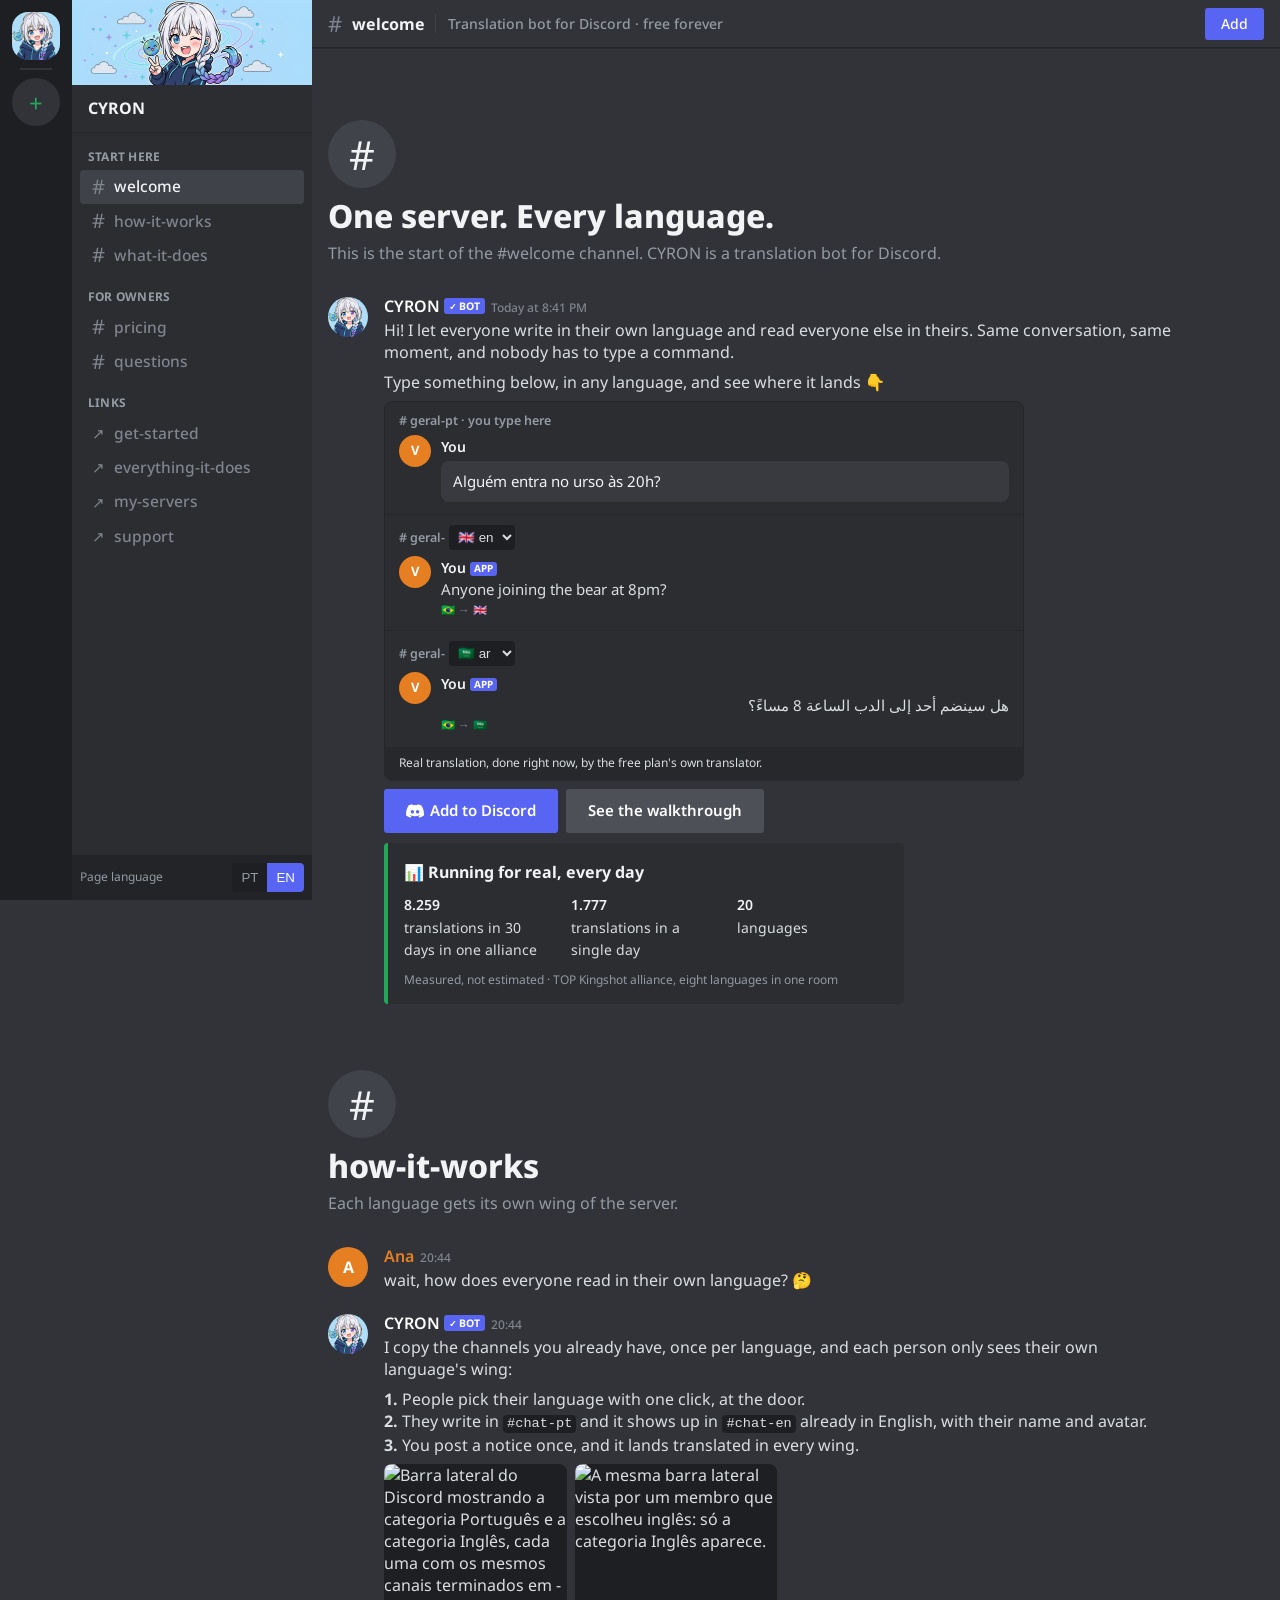
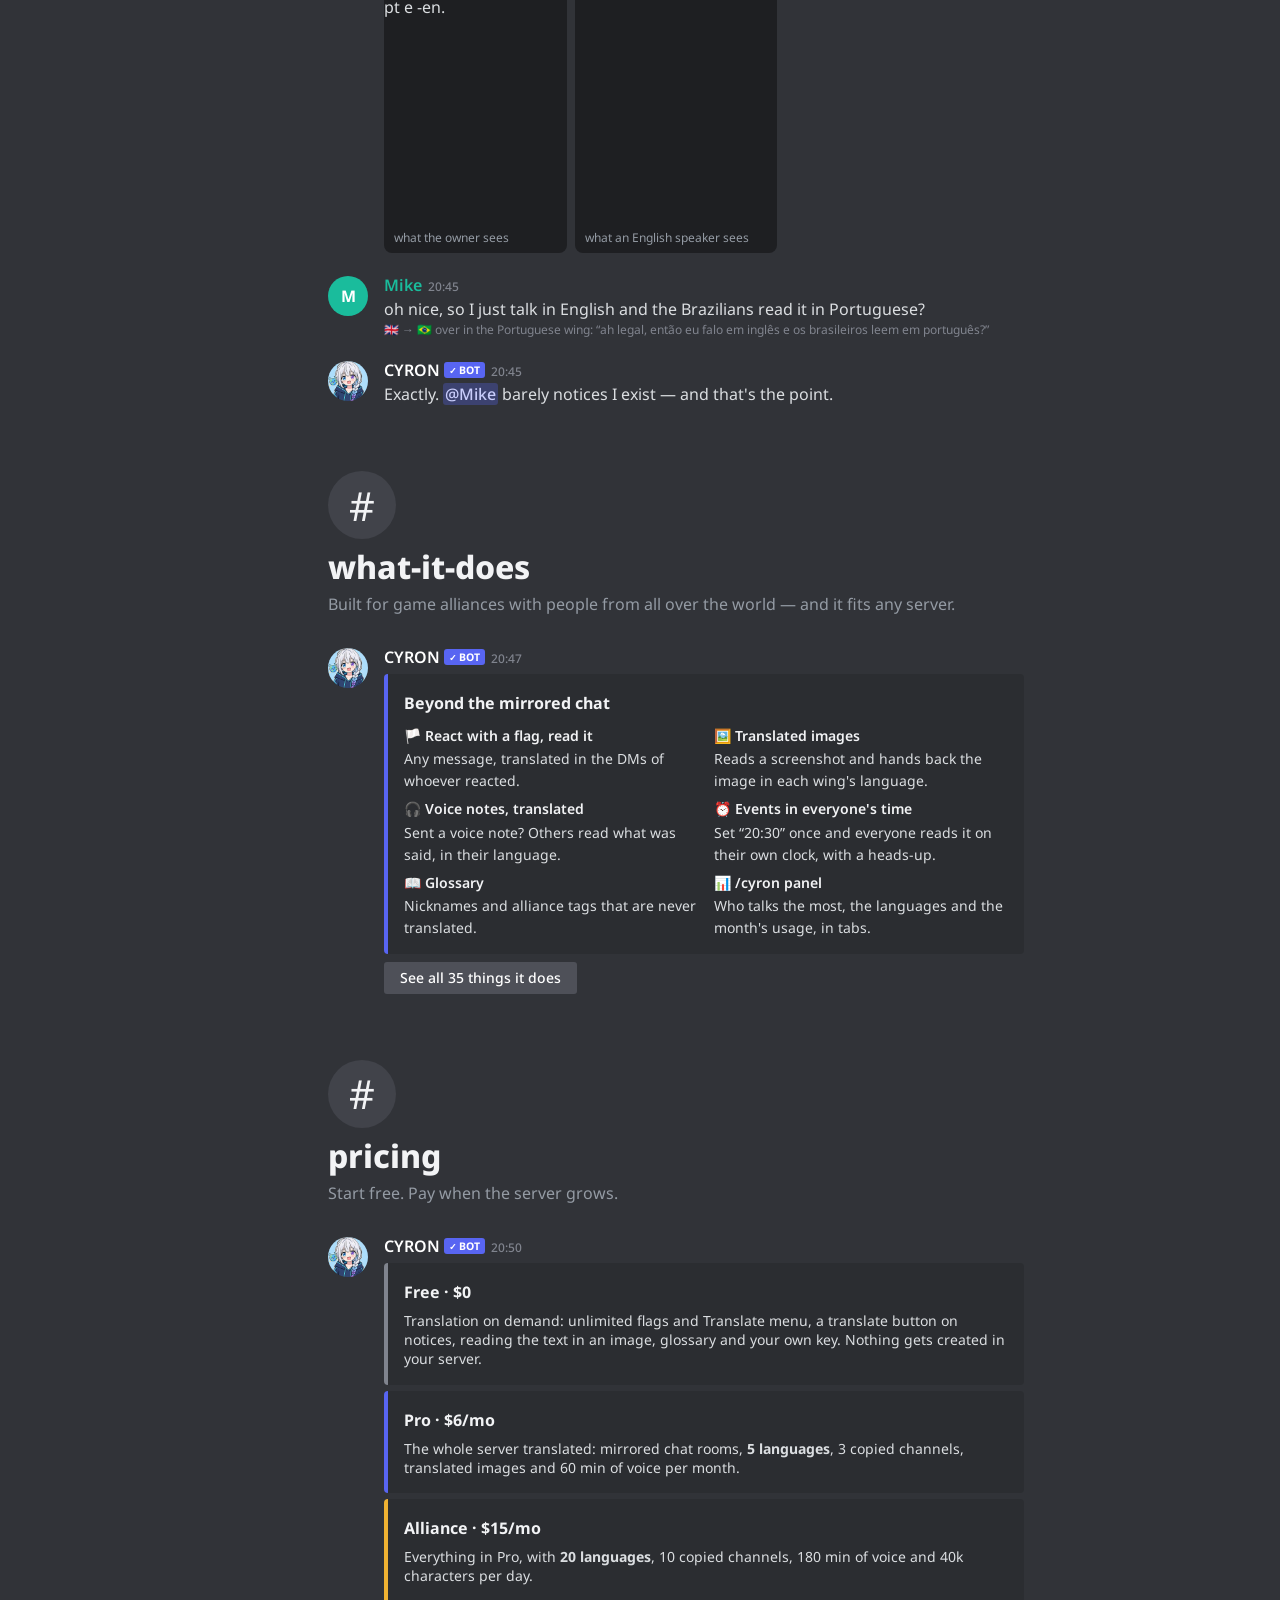
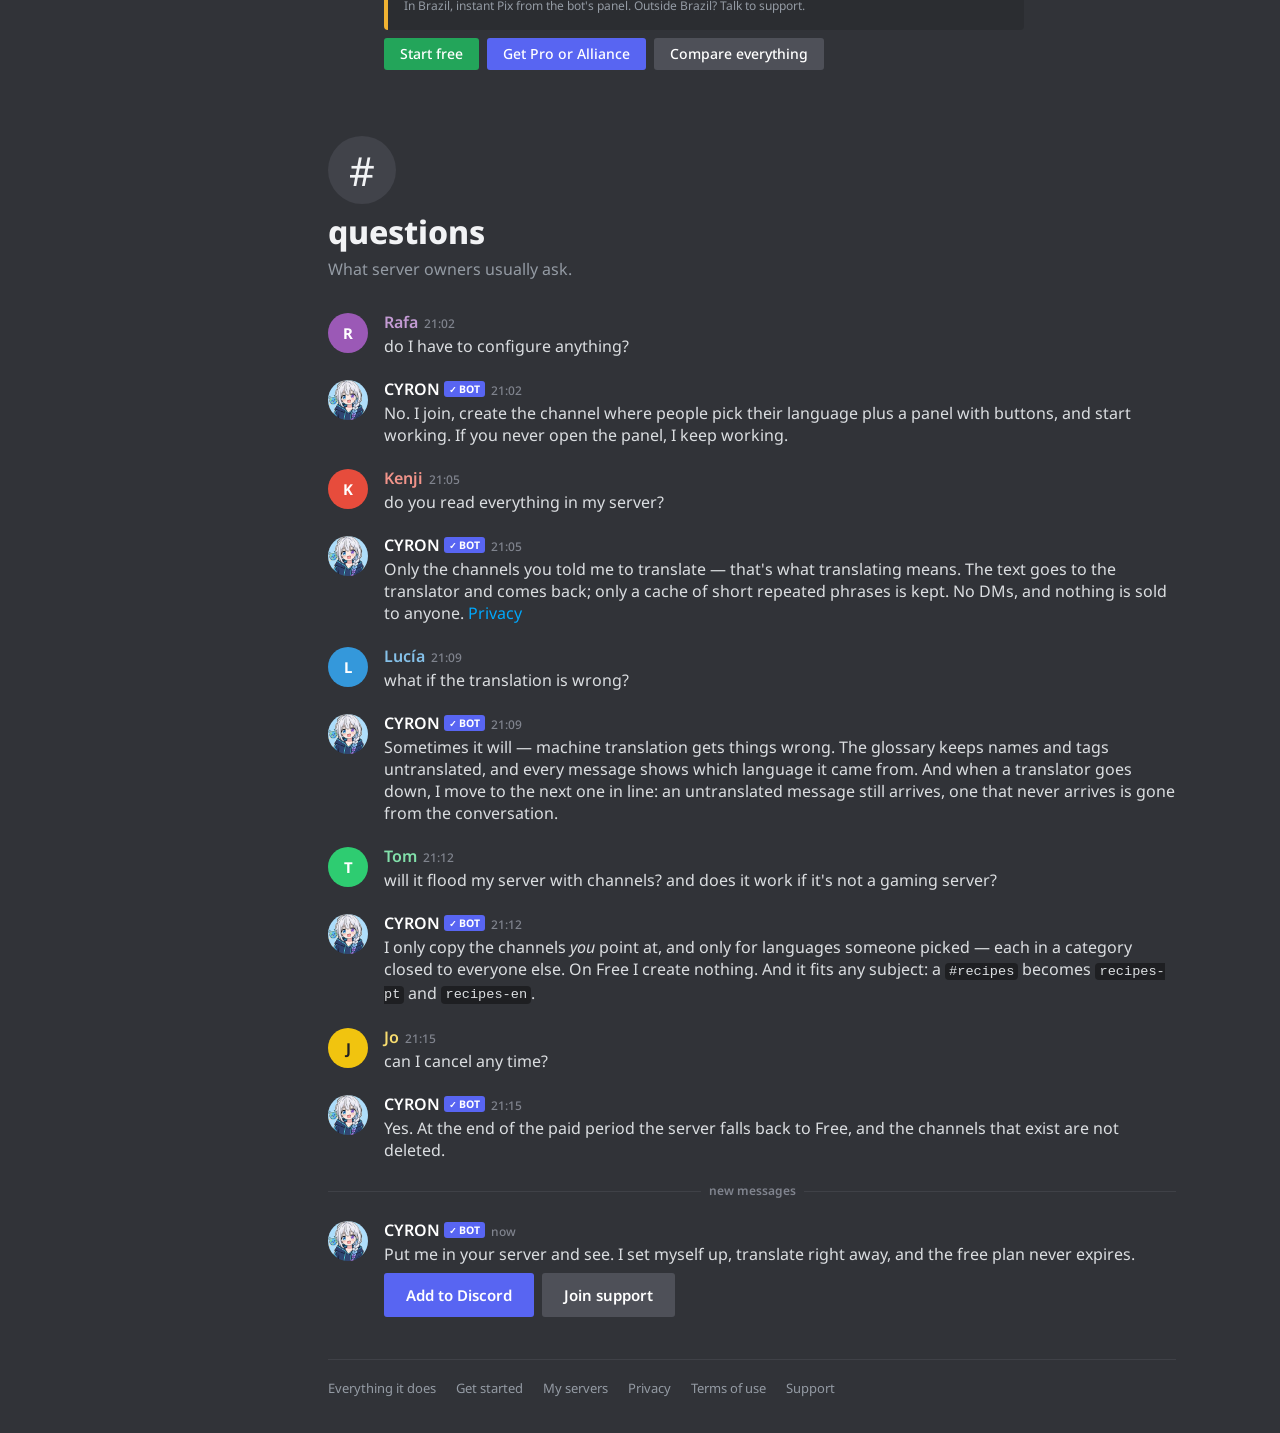
==== cyron/index.html @ f076860c "Site: a CYRON de corpo inteiro no #boas-vindas Em tela larga (>= 1300px) ela aparece ao lado da prim" ====
<!doctype html>
<html lang="pt-BR">
<head>
<script>/* endereço antigo → hicyron.github.io (mesma página, mesmos parâmetros) */
if (location.hostname === "portal-alianca.github.io") location.replace("https://hicyron.github.io" + location.pathname.replace(/^\/cyron/, "") + location.search + location.hash);
</script>
<meta charset="utf-8">
<meta name="viewport" content="width=device-width, initial-scale=1">
<title>CYRON — um servidor, todas as línguas</title>
<meta name="description" content="Bot de tradução para Discord. Cada pessoa escreve na língua dela e lê todo mundo na dela — sem comando nenhum. Grátis para sempre.">
<meta property="og:title" content="CYRON — um servidor, todas as línguas">
<meta property="og:description" content="Bot de tradução para Discord. Cada pessoa escreve na língua dela e lê todo mundo na dela — sem comando nenhum.">
<meta property="og:type" content="website">
<meta name="theme-color" content="#1E1F22">
<link rel="icon" href="./img/cyron.png">
<meta property="og:image" content="https://hicyron.github.io/img/cyron-og.jpg">
<link rel="preconnect" href="https://fonts.googleapis.com">
<link rel="preconnect" href="https://fonts.gstatic.com" crossorigin>
<link href="https://fonts.googleapis.com/css2?family=Noto+Sans:wght@400;500;600;700;800&display=swap" rel="stylesheet">
<style>
/* A página é um servidor do Discord, e não uma página de produto.

   O formato de sempre (selo, título gigante, dois botões, faixa de números,
   grade de cartões, plano "mais escolhido") é o molde de todo site feito em
   série, e quem chega reconhece o molde antes de ler a primeira frase. O
   CYRON vive dentro do Discord: mostrar o produto onde ele mora é a forma
   que nenhum outro site tem. Os canais da lateral são o menu, o bot se
   apresenta em mensagens, os planos são cartões como os que o bot manda de
   verdade, e as perguntas são gente perguntando no chat.

   As cores são as do próprio Discord escuro, para que a pessoa que instala
   reconheça a mesma tela no servidor dela. */
:root{
  --fundo:#313338; --lateral:#2B2D31; --servidores:#1E1F22; --embed:#2B2D31; --campo:#383A40;
  --hover:rgba(78,80,88,.3); --borda:#3F4147; --linha:#26272B;
  --texto:#DBDEE1; --forte:#F2F3F5; --fraco:#949BA4; --fraquinho:#80848E;
  --blurple:#5865F2; --link:#00A8FC; --verde:#23A55A; --amarelo:#F0B232; --rosa:#EB459E;
  --ambar:#5865F2; --ambar-claro:#00A8FC;
}
*{box-sizing:border-box}
html{scroll-behavior:smooth; scroll-padding-top:56px}
body{margin:0; background:var(--fundo); color:var(--texto);
  font:16px/1.375 "Noto Sans","gg sans",-apple-system,BlinkMacSystemFont,"Segoe UI",Roboto,Helvetica,Arial,sans-serif;
  -webkit-font-smoothing:antialiased}
a{color:var(--link); text-decoration:none}
a:hover{text-decoration:underline}
h1,h2,h3{margin:0}
code{font-family:Consolas,"Andale Mono WT","Andale Mono",ui-monospace,monospace; font-size:.85em; background:var(--servidores); padding:.1em .3em; border-radius:4px; color:var(--texto)}

/* ---------- a casca: barra de servidores, lateral de canais, conversa ---------- */
.app{display:grid; grid-template-columns:72px 240px minmax(0,1fr); min-height:100vh}
.servidores{background:var(--servidores); padding:12px 0; display:flex; flex-direction:column; align-items:center; gap:8px; position:sticky; top:0; height:100vh}
.servidores a{width:48px; height:48px; border-radius:16px; display:grid; place-items:center; font-weight:700; color:#fff; font-size:15px}
.servidores a:hover{text-decoration:none; border-radius:14px}
.servidores .eu{overflow:hidden}
.servidores .eu img{width:48px; height:48px; display:block}
img.av{object-fit:cover; background:#000}
.servidores .outro{background:var(--fundo); color:var(--verde); font-size:24px; font-weight:400; border-radius:50%}
.servidores .outro:hover{background:var(--verde); color:#fff; border-radius:16px}
.servidores hr{width:32px; border:0; border-top:2px solid var(--fundo); margin:0}

.lateral{background:var(--lateral); position:sticky; top:0; height:100vh; display:flex; flex-direction:column}
.lateral .banner{display:block; width:100%; height:auto; aspect-ratio:17/6; object-fit:cover}
.lateral .banner + header{box-shadow:none}
.banner-cel{display:none; width:100%; height:auto; aspect-ratio:17/6; object-fit:cover; border-radius:8px; margin-bottom:16px}
.lateral header{height:48px; padding:0 16px; display:flex; align-items:center; font-weight:700; color:var(--forte); border-bottom:1px solid var(--linha); box-shadow:0 1px 0 rgba(0,0,0,.2)}
.canais{padding:12px 8px; overflow-y:auto; flex:1}
.categoria{font-size:12px; font-weight:700; letter-spacing:.02em; text-transform:uppercase; color:var(--fraco); padding:16px 8px 4px}
.categoria:first-child{padding-top:4px}
.canal{display:flex; align-items:center; gap:6px; padding:6px 8px; margin:1px 0; border-radius:4px; color:var(--fraquinho); font-weight:500; font-size:15.5px}
.canal::before{content:"#"; font-size:20px; line-height:1; font-weight:400; color:var(--fraquinho); width:20px; text-align:center}
.canal:hover{background:var(--hover); color:var(--texto); text-decoration:none}
.canal.ativo{background:rgba(78,80,88,.6); color:var(--forte)}
.canal.fora::before{content:"↗"; font-size:15px}
.voce{background:#232428; padding:8px; display:flex; align-items:center; gap:8px}
.voce .idioma{margin-left:auto}
.idioma{display:flex; background:var(--servidores); border-radius:4px; overflow:hidden; flex:0 0 auto}
.idioma button{background:none; border:0; color:var(--fraco); font:700 12px/1 inherit; padding:7px 9px; cursor:pointer}
.idioma button[aria-pressed="true"]{background:var(--blurple); color:#fff}
.voce small{font-size:12px; color:var(--fraco)}

.conversa{min-width:0}
.topo-canal{position:sticky; top:0; z-index:20; height:48px; display:flex; align-items:center; gap:10px; padding:0 16px; background:var(--fundo);
  border-bottom:1px solid var(--linha); box-shadow:0 1px 0 rgba(0,0,0,.15); color:var(--forte); font-weight:700}
.topo-canal .hash{color:var(--fraquinho); font-size:22px; font-weight:400}
.topo-canal .tema{color:var(--fraco); font-weight:500; font-size:14px; border-left:1px solid var(--borda); padding-left:12px; white-space:nowrap; overflow:hidden; text-overflow:ellipsis}
.topo-canal .bt{margin-left:auto}
.topo-canal .idioma{display:none}

.mensagens{max-width:880px; padding:8px 0 40px}

/* ---------- uma seção é um canal: o começo do canal e as mensagens ---------- */
.inicio-canal{padding:56px 16px 12px; margin-top:8px}
.inicio-canal .grande-hash{width:68px; height:68px; border-radius:50%; background:#41434A; display:grid; place-items:center; font-size:40px; color:var(--forte); margin-bottom:8px}
.inicio-canal h1,.inicio-canal h2{font-size:32px; font-weight:800; color:var(--forte); line-height:1.25}
.inicio-canal p{color:var(--fraco); margin:6px 0 0}
/* A CYRON de corpo inteiro, ao lado da primeira mensagem: só em tela larga.
   O texto e a demo ao lado dela ganham uma margem à direita para não
   passarem por baixo da figura. */
.mascote{display:none}
@media (min-width:1300px){
  #boas-vindas{position:relative; padding-right:260px}
  #boas-vindas + .msg{padding-right:260px}
  .mascote{display:block; position:absolute; right:24px; top:20px; width:auto; height:420px; pointer-events:none; filter:drop-shadow(0 10px 24px rgba(0,0,0,.35)); z-index:1}
}
.divisa{display:flex; align-items:center; gap:8px; margin:20px 16px 8px; color:var(--fraquinho); font-size:12px; font-weight:600}
.divisa::before,.divisa::after{content:""; flex:1; border-top:1px solid var(--borda)}

.msg{display:grid; grid-template-columns:40px minmax(0,1fr); gap:0 16px; padding:2px 16px; margin-top:17px}
.msg:hover{background:rgba(2,2,2,.06)}
.msg.cont{margin-top:0}
.msg.cont .av{visibility:hidden; height:0}
.av{width:40px; height:40px; border-radius:50%; display:grid; place-items:center; font-weight:700; color:#fff; font-size:16px; margin-top:2px}
.av.bot{background:var(--blurple)}
.nome{font-weight:600; color:var(--forte)}
.nome.bot-nome{color:#fff}
.tag{display:inline-block; background:var(--blurple); color:#fff; font-size:10.5px; font-weight:700; padding:1px 5px 0; border-radius:3px; vertical-align:2px; margin-left:4px; line-height:15px}
.tag::before{content:"✓ "; font-size:9px}
.hora{font-size:12px; color:var(--fraquinho); margin-left:6px; font-weight:500}
.msg p{margin:2px 0 0; color:var(--texto)}
.msg p + p{margin-top:8px}
.selo{font-size:12px; color:var(--fraquinho); margin-top:2px}
.mencao{background:rgba(88,101,242,.3); color:#C9CDFB; border-radius:3px; padding:0 2px; font-weight:500}
.citar{border-left:4px solid var(--borda); padding-left:12px; margin-top:4px}

/* o cartão (embed), igual aos que o bot manda */
.embed{margin-top:6px; max-width:520px; background:var(--embed); border-left:4px solid var(--blurple); border-radius:4px; padding:12px 16px 16px}
.embed.largo{max-width:640px}
.embed .e-autor{font-size:14px; font-weight:600; color:var(--forte); display:flex; align-items:center; gap:8px}
.embed .e-titulo{font-size:16px; font-weight:700; color:var(--forte); margin-top:6px}
.embed .e-texto{font-size:14px; margin-top:8px; color:var(--texto)}
.embed .e-texto p{margin:0}
.embed .e-texto p + p{margin-top:8px}
.campos{display:grid; grid-template-columns:repeat(3,minmax(0,1fr)); gap:8px 16px; margin-top:12px}
.campos.dois{grid-template-columns:repeat(2,minmax(0,1fr))}
.campo b{display:block; font-size:14px; font-weight:600; color:var(--forte); margin-bottom:2px}
.campo span{font-size:14px}
.e-rodape{font-size:12px; color:var(--fraco); margin-top:12px}
.embed.verde{border-color:var(--verde)}
.embed.amarelo{border-color:var(--amarelo)}

/* os botões do Discord */
.botoes{display:flex; flex-wrap:wrap; gap:8px; margin-top:8px}
.bt{display:inline-flex; align-items:center; gap:6px; height:32px; padding:0 16px; border-radius:3px; font-size:14px; font-weight:500; color:#fff; background:#4E5058; white-space:nowrap; border:0; cursor:pointer}
.bt:hover{text-decoration:none; background:#6D6F78}
.bt-1{background:var(--blurple)}
.bt-1:hover{background:#4752C4}
.bt-verde{background:var(--verde)}
.bt-verde:hover{background:#1A8346}
.bt.grande{height:44px; padding:0 22px; font-size:15px; font-weight:600}
.bt svg{width:18px; height:18px}

/* anexo de imagem */
.anexos{display:flex; gap:8px; margin-top:8px; flex-wrap:wrap}
.anexos figure{margin:0; border-radius:8px; overflow:hidden; max-width:260px; background:var(--servidores)}
.anexos img{display:block; width:100%; height:360px; object-fit:cover; object-position:top}
.anexos figcaption{font-size:12px; color:var(--fraco); padding:6px 10px}

/* ---------- a demonstração ---------- */
.demo{margin-top:8px; max-width:640px; background:var(--lateral); border-radius:8px; overflow:hidden; border:1px solid var(--linha)}
.demo .sala{padding:10px 14px 12px}
.demo .sala + .sala{border-top:1px solid var(--linha)}
.demo .cab{font-size:12.5px; color:var(--fraco); font-weight:600; display:flex; align-items:center; gap:4px; margin-bottom:6px}
.demo .fala{display:grid; grid-template-columns:32px minmax(0,1fr); gap:10px}
.demo .bola{width:32px; height:32px; border-radius:50%; background:#E67E22; display:grid; place-items:center; color:#fff; font-weight:700; font-size:13px}
.demo .fala b{font-size:14px; color:var(--forte); font-weight:600}
.demo .fala b small{display:inline-block; background:var(--blurple); color:#fff; font-size:10px; padding:0 4px; border-radius:3px; margin-left:4px; vertical-align:1px; font-weight:700}
.demo [data-texto]{margin:1px 0 0; font-size:15px}
.carimbo{font-size:11.5px; color:var(--fraquinho); margin-top:2px; min-height:1em}
.esperando{opacity:.45; transition:opacity .2s}
.digitar{display:block; width:100%; margin-top:4px; background:var(--campo); border:0; border-radius:8px; color:var(--forte); font:inherit; font-size:15px; line-height:1.4; padding:10px 12px; resize:none; overflow:hidden; outline:none}
.digitar:focus{box-shadow:0 0 0 2px var(--blurple)}
.lingua-alvo{background:var(--servidores); color:var(--texto); border:0; border-radius:4px; font:600 12px/1 inherit; padding:4px 5px; cursor:pointer}
.dica-demo{font-size:12px; color:var(--fraquinho); padding:8px 14px; background:rgba(0,0,0,.12); margin:0}

/* ---------- perguntas ---------- */
.pergunta .av{font-size:15px}

/* ---------- rodapé ---------- */
.rodape{margin:40px 16px 0; padding-top:20px; border-top:1px solid var(--borda); display:flex; flex-wrap:wrap; gap:8px 20px; font-size:13px}
.rodape a{color:var(--fraco)}

/* ---------- telefone: o Discord do celular ---------- */
@media (max-width:900px){
  .app{grid-template-columns:minmax(0,1fr)}
  .servidores,.lateral{display:none}
  .topo-canal{padding:0 12px}
  .topo-canal .tema{display:none}
  .topo-canal .idioma{display:flex; margin-left:auto}
  .topo-canal .bt{margin-left:8px}
  .faixa-canais{display:flex !important}
  .campos{grid-template-columns:1fr 1fr}
  .anexos figure{max-width:calc(50% - 4px)}
  .anexos img{height:260px}
  .inicio-canal{padding-top:36px}
  .banner-cel{display:block}
  .inicio-canal h1,.inicio-canal h2{font-size:26px}
  .msg{padding:2px 12px; gap:0 12px}
}
.faixa-canais{display:none; position:sticky; top:48px; z-index:19; background:var(--lateral); gap:4px; padding:6px 10px; overflow-x:auto; scrollbar-width:none; border-bottom:1px solid var(--linha)}
.faixa-canais::-webkit-scrollbar{display:none}
.faixa-canais a{flex:0 0 auto; color:var(--fraco); font-size:13.5px; font-weight:500; padding:5px 10px; border-radius:4px; background:var(--fundo)}
.faixa-canais a:hover{text-decoration:none; color:var(--forte)}

/* As duas línguas já estão na página; a troca é só CSS. */
[data-en]{display:none}
html[lang="en"] [data-pt]{display:none}
html[lang="en"] [data-en]{display:revert}
</style>
</head>
<body>

<div class="app">

<nav class="servidores" aria-label="Servidores">
  <a class="eu" href="./" title="CYRON"><img src="./img/cyron.png" alt="CYRON" width="48" height="48"></a>
  <hr>
  <a class="outro convite" href="#" title="Adicionar ao Discord / Add to Discord">+</a>
</nav>

<aside class="lateral">
  <img class="banner" src="./img/banner.jpg" alt="" width="240" height="85">
  <header>CYRON</header>
  <nav class="canais" aria-label="Canais / Channels">
    <div class="categoria"><span data-pt>Comece aqui</span><span data-en>Start here</span></div>
    <a class="canal ativo" href="#boas-vindas"><span data-pt>boas-vindas</span><span data-en>welcome</span></a>
    <a class="canal" href="#funciona"><span data-pt>como-funciona</span><span data-en>how-it-works</span></a>
    <a class="canal" href="#recursos"><span data-pt>o-que-ela-faz</span><span data-en>what-it-does</span></a>
    <div class="categoria"><span data-pt>Para o dono</span><span data-en>For owners</span></div>
    <a class="canal" href="#planos"><span data-pt>planos</span><span data-en>pricing</span></a>
    <a class="canal" href="#perguntas"><span data-pt>perguntas</span><span data-en>questions</span></a>
    <div class="categoria"><span data-pt>Links</span><span data-en>Links</span></div>
    <a class="canal fora" href="./passos.html"><span data-pt>primeiros-passos</span><span data-en>get-started</span></a>
    <a class="canal fora" href="./recursos.html"><span data-pt>tudo-que-ela-faz</span><span data-en>everything-it-does</span></a>
    <a class="canal fora" href="./painel.html"><span data-pt>meus-servidores</span><span data-en>my-servers</span></a>
    <a class="canal fora" href="https://discord.gg/yDwePceB38" rel="noopener"><span data-pt>suporte</span><span data-en>support</span></a>
  </nav>
  <div class="voce">
    <small><span data-pt>Idioma da página</span><span data-en>Page language</span></small>
    <div class="idioma" role="group" aria-label="Idioma / Language">
      <button type="button" data-troca="pt" aria-pressed="true">PT</button>
      <button type="button" data-troca="en" aria-pressed="false">EN</button>
    </div>
  </div>
</aside>

<main class="conversa">
  <div class="topo-canal">
    <span class="hash">#</span><span id="canal-atual"><span data-pt>boas-vindas</span><span data-en>welcome</span></span>
    <span class="tema"><span data-pt>Bot de tradução para Discord · grátis para sempre</span><span data-en>Translation bot for Discord · free forever</span></span>
    <div class="idioma" role="group" aria-label="Idioma / Language">
      <button type="button" data-troca="pt" aria-pressed="true">PT</button>
      <button type="button" data-troca="en" aria-pressed="false">EN</button>
    </div>
    <a class="bt bt-1 convite" href="#"><span data-pt>Adicionar</span><span data-en>Add</span></a>
  </div>
  <nav class="faixa-canais" aria-label="Canais / Channels">
    <a href="#funciona"># <span data-pt>como-funciona</span><span data-en>how-it-works</span></a>
    <a href="#recursos"># <span data-pt>o-que-ela-faz</span><span data-en>what-it-does</span></a>
    <a href="#planos"># <span data-pt>planos</span><span data-en>pricing</span></a>
    <a href="#perguntas"># <span data-pt>perguntas</span><span data-en>questions</span></a>
    <a href="./passos.html">↗ <span data-pt>primeiros-passos</span><span data-en>get-started</span></a>
    <a href="./painel.html">↗ <span data-pt>meus-servidores</span><span data-en>my-servers</span></a>
  </nav>

  <div class="mensagens">

  <!-- ======================= BOAS-VINDAS ======================= -->
  <div id="boas-vindas" class="inicio-canal">
    <img class="banner-cel" src="./img/banner.jpg" alt="" width="960" height="339">
    <img class="mascote" src="./img/cyron-corpo.webp" alt="A CYRON acenando, com o planetinha ao lado" width="420" height="847">
    <div class="grande-hash">#</div>
    <h1><span data-pt>Um servidor. Todas as línguas.</span><span data-en>One server. Every language.</span></h1>
    <p><span data-pt>Este é o começo do canal #boas-vindas. A CYRON é um bot de tradução para Discord.</span><span data-en>This is the start of the #welcome channel. CYRON is a translation bot for Discord.</span></p>
  </div>

  <div class="msg">
    <img class="av bot" src="./img/cyron.png" alt="" width="40" height="40">
    <div>
      <span class="nome bot-nome">CYRON</span><span class="tag">BOT</span><span class="hora"><span data-pt>Hoje às 20:41</span><span data-en>Today at 8:41 PM</span></span>
      <p><span data-pt>Oi! Eu deixo cada pessoa escrever na língua dela e ler todo mundo na dela. A mesma conversa, ao mesmo tempo, e ninguém precisa digitar comando nenhum.</span><span data-en>Hi! I let everyone write in their own language and read everyone else in theirs. Same conversation, same moment, and nobody has to type a command.</span></p>
      <p><span data-pt>Escreve alguma coisa aí embaixo, em qualquer língua, e olha onde ela chega 👇</span><span data-en>Type something below, in any language, and see where it lands 👇</span></p>

      <div class="demo">
        <div class="salas" id="demo">
          <div class="sala viva">
            <div class="cab"># geral-pt · <span data-pt>você escreve aqui</span><span data-en>you type here</span></div>
            <div class="fala">
              <div class="bola">V</div>
              <div>
                <b><span data-pt>Você</span><span data-en>You</span></b>
                <!-- rows=1 e o próprio JS crescendo a caixa: textarea de altura fixa
                     ou corta a frase ou deixa um buraco embaixo das outras duas. -->
                <textarea class="digitar" id="demo-fonte" rows="1" maxlength="200" spellcheck="false"
                  aria-label="Escreva aqui / Type here">Alguém entra no urso às 20h?</textarea>
              </div>
            </div>
          </div>
          <div class="sala" data-saida>
            <div class="cab"># geral-<select class="lingua-alvo" data-alvo="en" aria-label="Idioma / Language"></select></div>
            <div class="fala">
              <div class="bola">V</div>
              <div>
                <b><span data-pt>Você</span><span data-en>You</span><small>APP</small></b>
                <p data-texto>Anyone joining the bear at 8pm?</p>
                <div class="carimbo" data-carimbo>🇧🇷 → 🇬🇧</div>
              </div>
            </div>
          </div>
          <div class="sala" data-saida>
            <div class="cab"># geral-<select class="lingua-alvo" data-alvo="ar" aria-label="Idioma / Language"></select></div>
            <div class="fala">
              <div class="bola">V</div>
              <div>
                <b><span data-pt>Você</span><span data-en>You</span><small>APP</small></b>
                <p data-texto dir="rtl">هل سينضم أحد إلى الدب الساعة 8 مساءً؟</p>
                <div class="carimbo" data-carimbo>🇧🇷 → 🇸🇦</div>
              </div>
            </div>
          </div>
        </div>
        <p class="dica-demo"><span data-pt>Tradução de verdade, feita agora, pelo mesmo tradutor do plano grátis.</span><span data-en>Real translation, done right now, by the free plan's own translator.</span></p>
      </div>

      <div class="botoes">
        <a class="bt bt-1 grande convite" href="#">
          <svg viewBox="0 0 24 24" fill="currentColor" aria-hidden="true"><path d="M20.3 4.4A19.8 19.8 0 0 0 15.4 3l-.6 1.3a18.3 18.3 0 0 0-5.6 0L8.6 3a19.7 19.7 0 0 0-4.9 1.4C.6 9 -.3 13.6.1 18.1a19.9 19.9 0 0 0 6 3l1.3-2a12.9 12.9 0 0 1-2-1l.5-.4a14.2 14.2 0 0 0 12.2 0l.5.4c-.6.4-1.3.7-2 1l1.3 2a19.8 19.8 0 0 0 6-3c.5-5.2-.9-9.8-3.6-13.7ZM8.5 15.3c-1.2 0-2.2-1.1-2.2-2.4s1-2.4 2.2-2.4 2.2 1.1 2.2 2.4-1 2.4-2.2 2.4Zm7 0c-1.2 0-2.2-1.1-2.2-2.4s1-2.4 2.2-2.4 2.2 1.1 2.2 2.4-1 2.4-2.2 2.4Z"/></svg>
          <span data-pt>Adicionar ao Discord</span><span data-en>Add to Discord</span>
        </a>
        <a class="bt grande" href="./passos.html"><span data-pt>Ver o passo a passo</span><span data-en>See the walkthrough</span></a>
      </div>
    </div>
  </div>

  <div class="msg cont">
    <img class="av bot" src="./img/cyron.png" alt="" width="40" height="40">
    <div>
      <!-- Números medidos no banco, não estimados. -->
      <div class="embed verde">
        <div class="e-titulo">📊 <span data-pt>Rodando de verdade, todo dia</span><span data-en>Running for real, every day</span></div>
        <div class="campos">
          <div class="campo"><b>8.259</b><span data-pt>traduções em 30 dias numa aliança só</span><span data-en>translations in 30 days in one alliance</span></div>
          <div class="campo"><b>1.777</b><span data-pt>traduções num único dia</span><span data-en>translations in a single day</span></div>
          <div class="campo"><b>20</b><span data-pt>idiomas</span><span data-en>languages</span></div>
        </div>
        <div class="e-rodape"><span data-pt>Números medidos, não estimados · aliança TOP de Kingshot, oito línguas na mesma sala</span><span data-en>Measured, not estimated · TOP Kingshot alliance, eight languages in one room</span></div>
      </div>
    </div>
  </div>

  <!-- ======================= COMO FUNCIONA ======================= -->
  <div id="funciona" class="inicio-canal">
    <div class="grande-hash">#</div>
    <h2><span data-pt>como-funciona</span><span data-en>how-it-works</span></h2>
    <p><span data-pt>Cada língua ganha a sua ala do servidor.</span><span data-en>Each language gets its own wing of the server.</span></p>
  </div>

  <div class="msg">
    <div class="av" style="background:#E67E22">A</div>
    <div>
      <span class="nome" style="color:#E67E22">Ana</span><span class="hora">20:44</span>
      <p><span data-pt>mas como assim cada um lê na sua língua? 🤔</span><span data-en>wait, how does everyone read in their own language? 🤔</span></p>
    </div>
  </div>

  <div class="msg">
    <img class="av bot" src="./img/cyron.png" alt="" width="40" height="40">
    <div>
      <span class="nome bot-nome">CYRON</span><span class="tag">BOT</span><span class="hora">20:44</span>
      <p><span data-pt>Eu copio os canais que você já tem, uma vez por idioma, e cada pessoa só vê a ala da língua dela:</span><span data-en>I copy the channels you already have, once per language, and each person only sees their own language's wing:</span></p>
      <p><span data-pt><b>1.</b> A pessoa escolhe o idioma num clique, na entrada.<br><b>2.</b> Escreve em <code>#chat-pt</code> e a fala aparece em <code>#chat-en</code> já em inglês, com o nome e a foto dela.<br><b>3.</b> Você publica um aviso uma vez, e ele chega traduzido em todas as alas.</span><span data-en><b>1.</b> People pick their language with one click, at the door.<br><b>2.</b> They write in <code>#chat-pt</code> and it shows up in <code>#chat-en</code> already in English, with their name and avatar.<br><b>3.</b> You post a notice once, and it lands translated in every wing.</span></p>
      <div class="anexos">
        <figure>
          <img src="./img/duas-alas.jpg" width="893" height="1756" decoding="async"
            alt="Barra lateral do Discord mostrando a categoria Português e a categoria Inglês, cada uma com os mesmos canais terminados em -pt e -en.">
          <figcaption><span data-pt>o que o dono vê</span><span data-en>what the owner sees</span></figcaption>
        </figure>
        <figure>
          <img src="./img/membro-en.jpg" width="825" height="1471" decoding="async"
            alt="A mesma barra lateral vista por um membro que escolheu inglês: só a categoria Inglês aparece.">
          <figcaption><span data-pt>o que quem escolheu inglês vê</span><span data-en>what an English speaker sees</span></figcaption>
        </figure>
      </div>
    </div>
  </div>

  <div class="msg">
    <div class="av" style="background:#1ABC9C">M</div>
    <div>
      <span class="nome" style="color:#1ABC9C">Mike</span><span class="hora">20:45</span>
      <p>oh nice, so I just talk in English and the Brazilians read it in Portuguese?</p>
      <div class="selo"><span data-pt>🇬🇧 → 🇧🇷 lá na ala portuguesa: “ah legal, então eu falo em inglês e os brasileiros leem em português?”</span><span data-en>🇬🇧 → 🇧🇷 over in the Portuguese wing: “ah legal, então eu falo em inglês e os brasileiros leem em português?”</span></div>
    </div>
  </div>

  <div class="msg">
    <img class="av bot" src="./img/cyron.png" alt="" width="40" height="40">
    <div>
      <span class="nome bot-nome">CYRON</span><span class="tag">BOT</span><span class="hora">20:45</span>
      <p><span data-pt>Isso. <span class="mencao">@Mike</span> nem percebe que eu existo — e é essa a ideia.</span><span data-en>Exactly. <span class="mencao">@Mike</span> barely notices I exist — and that's the point.</span></p>
    </div>
  </div>

  <!-- Os cinco passos moram em passos.html: manual é para quem já decidiu
       instalar, a página de venda é para quem ainda não decidiu. -->
  <span id="passos"></span>

  <!-- ======================= O QUE ELE FAZ ======================= -->
  <div id="recursos" class="inicio-canal">
    <div class="grande-hash">#</div>
    <h2><span data-pt>o-que-ela-faz</span><span data-en>what-it-does</span></h2>
    <p><span data-pt>Feito para alianças de jogo com gente do mundo inteiro — e serve para qualquer servidor.</span><span data-en>Built for game alliances with people from all over the world — and it fits any server.</span></p>
  </div>

  <div class="msg">
    <img class="av bot" src="./img/cyron.png" alt="" width="40" height="40">
    <div>
      <span class="nome bot-nome">CYRON</span><span class="tag">BOT</span><span class="hora">20:47</span>
      <div class="embed largo">
        <div class="e-titulo"><span data-pt>Além da conversa espelhada</span><span data-en>Beyond the mirrored chat</span></div>
        <div class="campos dois">
          <div class="campo"><b>🏳️ <span data-pt>Reagiu com a bandeira, leu</span><span data-en>React with a flag, read it</span></b><span data-pt>Qualquer mensagem traduzida no privado de quem reagiu.</span><span data-en>Any message, translated in the DMs of whoever reacted.</span></div>
          <div class="campo"><b>🖼️ <span data-pt>Imagens traduzidas</span><span data-en>Translated images</span></b><span data-pt>Lê o texto de um print e devolve a imagem na língua de cada ala.</span><span data-en>Reads a screenshot and hands back the image in each wing's language.</span></div>
          <div class="campo"><b>🎧 <span data-pt>Áudio vira texto</span><span data-en>Voice notes, translated</span></b><span data-pt>Mandou áudio? Quem é de outra língua lê o que foi dito.</span><span data-en>Sent a voice note? Others read what was said, in their language.</span></div>
          <div class="campo"><b>⏰ <span data-pt>Eventos na hora de cada um</span><span data-en>Events in everyone's time</span></b><span data-pt>Marca “20:30” uma vez e cada um lê no relógio dele, com aviso antes.</span><span data-en>Set “20:30” once and everyone reads it on their own clock, with a heads-up.</span></div>
          <div class="campo"><b>📖 <span data-pt>Glossário</span><span data-en>Glossary</span></b><span data-pt>Apelidos e siglas da aliança que nunca são traduzidos.</span><span data-en>Nicknames and alliance tags that are never translated.</span></div>
          <div class="campo"><b>📊 <span data-pt>Painel /cyron</span><span data-en>/cyron panel</span></b><span data-pt>Quem mais conversa, os idiomas e o uso do mês, em abas.</span><span data-en>Who talks the most, the languages and the month's usage, in tabs.</span></div>
        </div>
      </div>
      <div class="botoes"><a class="bt" href="./recursos.html"><span data-pt>Ver as 35 coisas que ela faz</span><span data-en>See all 35 things it does</span></a></div>
    </div>
  </div>

  <!-- ======================= PLANOS ======================= -->
  <div id="planos" class="inicio-canal">
    <div class="grande-hash">#</div>
    <h2><span data-pt>planos</span><span data-en>pricing</span></h2>
    <p><span data-pt>Comece de graça. Pague quando o servidor crescer.</span><span data-en>Start free. Pay when the server grows.</span></p>
  </div>

  <div class="msg">
    <img class="av bot" src="./img/cyron.png" alt="" width="40" height="40">
    <div>
      <span class="nome bot-nome">CYRON</span><span class="tag">BOT</span><span class="hora">20:50</span>
      <!-- O preço troca de moeda junto com a língua, e não só de palavra: um dono
           de servidor americano lendo "R$ 79" não sabe se é caro ou barato. -->
      <div class="embed largo" style="border-color:var(--fraquinho)">
        <div class="e-titulo"><span data-pt>Grátis</span><span data-en>Free</span> · <span data-pt>R$ 0</span><span data-en>$0</span></div>
        <div class="e-texto"><p><span data-pt>Tradução quando alguém pede: bandeira e menu Translate ilimitados, botão de tradução nos avisos, ler o texto de uma imagem, glossário e chave própria. Nada é criado no seu servidor.</span><span data-en>Translation on demand: unlimited flags and Translate menu, a translate button on notices, reading the text in an image, glossary and your own key. Nothing gets created in your server.</span></p></div>
      </div>
      <div class="embed largo">
        <div class="e-titulo">Pro · <span data-pt>R$ 29,90/mês</span><span data-en>$6/mo</span></div>
        <div class="e-texto"><p><span data-pt>O servidor inteiro traduzido: salas de conversa espelhadas, <b>5 idiomas</b>, 3 canais copiados, imagens já traduzidas e 60 min de áudio por mês.</span><span data-en>The whole server translated: mirrored chat rooms, <b>5 languages</b>, 3 copied channels, translated images and 60 min of voice per month.</span></p></div>
      </div>
      <div class="embed largo amarelo">
        <div class="e-titulo"><span data-pt>Aliança</span><span data-en>Alliance</span> · <span data-pt>R$ 79/mês</span><span data-en>$15/mo</span></div>
        <div class="e-texto"><p><span data-pt>Tudo do Pro, com <b>20 idiomas</b>, 10 canais copiados, 180 min de áudio e 40 mil caracteres por dia.</span><span data-en>Everything in Pro, with <b>20 languages</b>, 10 copied channels, 180 min of voice and 40k characters per day.</span></p></div>
        <div class="e-rodape"><span data-pt>No Brasil, Pix na hora pelo painel do bot. De fora? Fala com o suporte.</span><span data-en>In Brazil, instant Pix from the bot's panel. Outside Brazil? Talk to support.</span></div>
      </div>
      <div class="botoes">
        <a class="bt bt-verde convite" href="#"><span data-pt>Começar de graça</span><span data-en>Start free</span></a>
        <a class="bt bt-1" href="./painel.html"><span data-pt>Assinar Pro ou Aliança</span><span data-en>Get Pro or Alliance</span></a>
        <a class="bt" href="./recursos.html"><span data-pt>Comparar tudo</span><span data-en>Compare everything</span></a>
      </div>
    </div>
  </div>

  <!-- ======================= PERGUNTAS ======================= -->
  <div id="perguntas" class="inicio-canal">
    <div class="grande-hash">#</div>
    <h2><span data-pt>perguntas</span><span data-en>questions</span></h2>
    <p><span data-pt>O que os donos de servidor costumam perguntar.</span><span data-en>What server owners usually ask.</span></p>
  </div>

  <div class="msg pergunta">
    <div class="av" style="background:#9B59B6">R</div>
    <div>
      <span class="nome" style="color:#C39BD3">Rafa</span><span class="hora">21:02</span>
      <p><span data-pt>preciso configurar alguma coisa?</span><span data-en>do I have to configure anything?</span></p>
    </div>
  </div>
  <div class="msg">
    <img class="av bot" src="./img/cyron.png" alt="" width="40" height="40">
    <div>
      <span class="nome bot-nome">CYRON</span><span class="tag">BOT</span><span class="hora">21:02</span>
      <p><span data-pt>Não. Eu entro, crio o canal onde as pessoas escolhem o idioma e um painel com botões, e começo a funcionar. Se você nunca abrir o painel, continuo funcionando.</span><span data-en>No. I join, create the channel where people pick their language plus a panel with buttons, and start working. If you never open the panel, I keep working.</span></p>
    </div>
  </div>

  <div class="msg pergunta">
    <div class="av" style="background:#E74C3C">K</div>
    <div>
      <span class="nome" style="color:#F1948A">Kenji</span><span class="hora">21:05</span>
      <p><span data-pt>você lê tudo que escrevem no meu servidor?</span><span data-en>do you read everything in my server?</span></p>
    </div>
  </div>
  <div class="msg">
    <img class="av bot" src="./img/cyron.png" alt="" width="40" height="40">
    <div>
      <span class="nome bot-nome">CYRON</span><span class="tag">BOT</span><span class="hora">21:05</span>
      <p><span data-pt>Só os canais que você mandou traduzir — é o que traduzir quer dizer. O texto vai ao tradutor e volta; fica só um cache de frases curtas repetidas. Nada de mensagem privada, e nada é vendido a ninguém. <a href="./privacidade.html">Privacidade</a></span><span data-en>Only the channels you told me to translate — that's what translating means. The text goes to the translator and comes back; only a cache of short repeated phrases is kept. No DMs, and nothing is sold to anyone. <a href="./privacidade.html">Privacy</a></span></p>
    </div>
  </div>

  <div class="msg pergunta">
    <div class="av" style="background:#3498DB">L</div>
    <div>
      <span class="nome" style="color:#85C1E9">Lucía</span><span class="hora">21:09</span>
      <p><span data-pt>e se a tradução sair errada?</span><span data-en>what if the translation is wrong?</span></p>
    </div>
  </div>
  <div class="msg">
    <img class="av bot" src="./img/cyron.png" alt="" width="40" height="40">
    <div>
      <span class="nome bot-nome">CYRON</span><span class="tag">BOT</span><span class="hora">21:09</span>
      <p><span data-pt>Às vezes vai sair — tradução automática erra. O glossário guarda nomes e siglas que não devem ser traduzidos, e cada mensagem mostra de que língua veio. E quando um tradutor cai, eu passo para o próximo da fila: uma mensagem sem tradução ainda chega, uma que não chega some da conversa.</span><span data-en>Sometimes it will — machine translation gets things wrong. The glossary keeps names and tags untranslated, and every message shows which language it came from. And when a translator goes down, I move to the next one in line: an untranslated message still arrives, one that never arrives is gone from the conversation.</span></p>
    </div>
  </div>

  <div class="msg pergunta">
    <div class="av" style="background:#2ECC71">T</div>
    <div>
      <span class="nome" style="color:#82E0AA">Tom</span><span class="hora">21:12</span>
      <p><span data-pt>vai encher meu servidor de canal? e serve se não for de jogo?</span><span data-en>will it flood my server with channels? and does it work if it's not a gaming server?</span></p>
    </div>
  </div>
  <div class="msg">
    <img class="av bot" src="./img/cyron.png" alt="" width="40" height="40">
    <div>
      <span class="nome bot-nome">CYRON</span><span class="tag">BOT</span><span class="hora">21:12</span>
      <p><span data-pt>Só copio os canais que <em>você</em> apontar, e só das línguas que alguém escolheu — cada uma numa categoria fechada para os outros. No grátis não crio nada. E serve para qualquer assunto: quem tem <code>#receitas</code> ganha <code>receitas-pt</code> e <code>receitas-en</code>.</span><span data-en>I only copy the channels <em>you</em> point at, and only for languages someone picked — each in a category closed to everyone else. On Free I create nothing. And it fits any subject: a <code>#recipes</code> becomes <code>recipes-pt</code> and <code>recipes-en</code>.</span></p>
    </div>
  </div>

  <div class="msg pergunta">
    <div class="av" style="background:#F1C40F; color:#222">J</div>
    <div>
      <span class="nome" style="color:#F7DC6F">Jo</span><span class="hora">21:15</span>
      <p><span data-pt>posso cancelar quando quiser?</span><span data-en>can I cancel any time?</span></p>
    </div>
  </div>
  <div class="msg">
    <img class="av bot" src="./img/cyron.png" alt="" width="40" height="40">
    <div>
      <span class="nome bot-nome">CYRON</span><span class="tag">BOT</span><span class="hora">21:15</span>
      <p><span data-pt>Pode. No fim do período pago o servidor volta ao grátis, e os canais que existem não são apagados.</span><span data-en>Yes. At the end of the paid period the server falls back to Free, and the channels that exist are not deleted.</span></p>
    </div>
  </div>

  <div class="divisa"><span data-pt>novas mensagens</span><span data-en>new messages</span></div>

  <div class="msg">
    <img class="av bot" src="./img/cyron.png" alt="" width="40" height="40">
    <div>
      <span class="nome bot-nome">CYRON</span><span class="tag">BOT</span><span class="hora"><span data-pt>agora</span><span data-en>now</span></span>
      <p><span data-pt>Me põe no seu servidor e vê. Instalo sozinha, traduzo na mesma hora, e o plano grátis não vence nunca.</span><span data-en>Put me in your server and see. I set myself up, translate right away, and the free plan never expires.</span></p>
      <div class="botoes">
        <a class="bt bt-1 grande convite" href="#"><span data-pt>Adicionar ao Discord</span><span data-en>Add to Discord</span></a>
        <a class="bt grande" href="https://discord.gg/yDwePceB38" rel="noopener"><span data-pt>Entrar no suporte</span><span data-en>Join support</span></a>
      </div>
    </div>
  </div>

  <footer class="rodape">
    <a href="./recursos.html"><span data-pt>Tudo que ela faz</span><span data-en>Everything it does</span></a>
    <a href="./passos.html"><span data-pt>Primeiros passos</span><span data-en>Get started</span></a>
    <a href="./painel.html"><span data-pt>Meus servidores</span><span data-en>My servers</span></a>
    <a href="./privacidade.html"><span data-pt>Privacidade</span><span data-en>Privacy</span></a>
    <a href="./termos.html"><span data-pt>Termos de uso</span><span data-en>Terms of use</span></a>
    <a href="https://discord.gg/yDwePceB38" rel="noopener"><span data-pt>Suporte</span><span data-en>Support</span></a>
  </footer>

  </div>
</main>
</div>

<script>
/* O convite é montado aqui, e não escrito à mão em cada botão: são quatro
   botões na página, e um deles com a permissão errada seria um servidor onde
   o bot entra sem poder criar canal -- falha que só aparece depois, e para o
   cliente. */
var CLIENT_ID = "1498142929041096856";
var PERMISSOES = "327223209040";
var CONVITE = "https://discord.com/oauth2/authorize?client_id=" + CLIENT_ID +
  "&permissions=" + PERMISSOES + "&scope=bot%20applications.commands";

[].forEach.call(document.querySelectorAll(".convite"), function (a) { a.href = CONVITE; });

/* A troca de idioma é CSS, não reescrita de texto: os dois idiomas já estão na
   página, o buscador vê os dois, e a troca é instantânea. */
function idioma(qual) {
  document.documentElement.lang = qual === "en" ? "en" : "pt-BR";
  [].forEach.call(document.querySelectorAll("[data-troca]"), function (b) {
    b.setAttribute("aria-pressed", String(b.dataset.troca === qual));
  });
  try { localStorage.setItem("cyron-idioma", qual); } catch (e) { /* modo privado */ }
}

[].forEach.call(document.querySelectorAll("[data-troca]"), function (b) {
  b.addEventListener("click", function () { idioma(b.dataset.troca); });
});

/* ======================= A DEMONSTRACAO VIVA =======================

   Sem servidor, e isso nao e' economia: e' a decisao que faz a coisa existir.

   O motor GRATIS do produto e' o endpoint do Google que o bot ja usa, e ele
   responde `access-control-allow-origin: *` -- conferido, nao suposto. Entao
   a pagina chama direto do navegador de quem visita:

   - Nao ha chave nenhuma nesta pagina, porque o motor gratis nao usa chave.
     Um endpoint meu com chave dentro seria uma torneira de traducao aberta
     para a internet, paga por mim.
   - A chamada sai do computador da pessoa, com o IP dela. Quem so' esta
     olhando nao gasta cota de ninguem.
   - E nao abre porta no bot. O processo do Discord precisa ficar de pe 24h;
     pendurar um endereco publico nele seria criar um jeito novo de ele cair,
     e cair e' o que ja custou uma noite inteira aqui.

   O preco honesto: e' o motor gratis, que e' pior que o DeepL do plano pago.
   A linha embaixo das caixas diz isso. Subvender e' o lado certo do erro numa
   pagina de venda -- quem instala tem uma surpresa boa. */

/* As mesmas 20 linguas do bot. Escritas aqui porque esta pagina nao carrega o
   codigo do bot; se a lista de la mudar, esta e' uma copia que envelhece -- e
   e' por isso que os testes conferem que os dois lados batem. */
var LINGUAS_DEMO = [
  ["en","en"],["pt","pt"],["es","es"],["ar","ar"],["fr","fr"],
  ["de","de"],["it","it"],["ru","ru"],["tr","tr"],["zh-CN","zh"],
  ["ja","ja"],["ko","ko"],["hi","hi"],["id","id"],["vi","vi"],
  ["th","th"],["pl","pl"],["nl","nl"],["uk","uk"],["tl","tl"]
];

/* A resposta do clients5 vem em duas formas, e a segunda so' aparece quando o
   texto tem mais de uma frase:

     [["good morning","pt"]]                      uma frase
     [[["bom","..."],["dia","..."]],null,"pt"]    varias

   Ler so' a forma de cima devolveria "undefined" no cartao a partir da
   segunda frase que a pessoa escrevesse -- defeito que so' aparece quando
   alguem digita um ponto final. */
function lerTraducao(dados) {
  if (!dados) return { texto: "", origem: "" };
  if (Array.isArray(dados[0]) && typeof dados[0][0] === "string") {
    return { texto: String(dados[0][0] || ""), origem: String(dados[0][1] || "") };
  }
  if (Array.isArray(dados[0])) {
    var junto = dados[0].map(function (p) { return (p && p[0]) || ""; }).join("");
    return { texto: junto, origem: String(dados[2] || "") };
  }
  return { texto: "", origem: "" };
}

/* A bandeira e' CALCULADA do codigo do pais, e nao escrita a mao.

   Emoji de bandeira e' o par de "indicadores regionais" das duas letras do
   pais: BR = as letras B e R deslocadas para o bloco 0x1F1E6. Uma tabela de
   vinte emojis escrita a mao envelhece torta -- basta um deles vir de um
   copiar-e-colar quebrado para o cartao mostrar dois quadrados. */
var PAIS_DA_LINGUA = {
  en:"GB", pt:"BR", es:"ES", ar:"SA", fr:"FR", de:"DE", it:"IT", ru:"RU",
  tr:"TR", "zh-CN":"CN", zh:"CN", ja:"JP", ko:"KR", hi:"IN", id:"ID",
  vi:"VN", th:"TH", pl:"PL", nl:"NL", uk:"UA", tl:"PH", fa:"IR"
};
function bandeiraDemo(lingua) {
  var pais = PAIS_DA_LINGUA[lingua];
  if (!pais) return "";
  return String.fromCodePoint(
    0x1F1E6 + pais.charCodeAt(0) - 65,
    0x1F1E6 + pais.charCodeAt(1) - 65
  );
}
var SETA_DEMO = "→";

/* O selo repete o do cartao do bot: de onde veio, para onde foi. Idioma que eu
   nao conheco vira o codigo cru em vez de sumir -- sumir seria o cartao
   mentindo que nao houve traducao. */
function seloDemo(de, para) {
  var a = bandeiraDemo(de) || de || "", b = bandeiraDemo(para) || para || "";
  return a && b ? a + " " + SETA_DEMO + " " + b : "";
}

/* Da direita para a esquerda, como no Discord. */
function daDireita(lingua) { return ["ar","fa","he","ur"].indexOf(String(lingua || "")) >= 0; }

(function () {
  var fonte = document.getElementById("demo-fonte");
  var demo = document.getElementById("demo");
  if (!fonte || !demo) return;

  var saidas = [].slice.call(demo.querySelectorAll("[data-saida]"));
  [].forEach.call(demo.querySelectorAll(".lingua-alvo"), function (sel) {
    sel.innerHTML = LINGUAS_DEMO.map(function (l) {
      var b = bandeiraDemo(l[0]);
      return '<option value="' + l[0] + '">' + b + " " + l[1] + "</option>";
    }).join("");
    sel.value = sel.dataset.alvo;
    sel.addEventListener("change", function () { traduzirTudo(true); });
  });

  /* Textarea de uma linha so' cresce se alguem a fizer crescer. Altura fixa
     ou corta a frase ou deixa um buraco embaixo das outras duas caixas. */
  function ajustar() { fonte.style.height = "auto"; fonte.style.height = fonte.scrollHeight + "px"; }
  ajustar();

  /* O que ja foi traduzido nao e' pedido de novo. Sem isto, apagar uma letra e
     digitar de volta custa uma chamada -- e quem esta experimentando faz
     exatamente isso. */
  var lembrado = {};

  /* A frase de exemplo já vem traduzida. A primeira tela nunca depende do
     tradutor grátis responder: quem abre o site vê a conversa pronta, e só
     o que a pessoa digitar vai ao tradutor. */
  var EXEMPLO = "Alguém entra no urso às 20h?";
  var PRONTAS = {
    en: "Anyone joining the bear at 8pm?", ar: "هل سينضم أحد إلى الدب الساعة 8 مساءً؟",
    es: "¿Alguien entra al oso a las 20h?", fr: "Quelqu'un rejoint l'ours à 20h ?",
    de: "Ist jemand um 20 Uhr beim Bären dabei?", it: "Qualcuno entra nell'orso alle 20?",
    ru: "Кто-нибудь идёт на медведя в 20:00?", tr: "Saat 20'de ayıya katılan var mı?",
    "zh-CN": "有人晚上8点打熊吗？", ja: "20時に熊に参加する人いる？", ko: "20시에 곰 들어갈 사람?",
    id: "Ada yang ikut beruang jam 20?", vi: "Có ai vào gấu lúc 20h không?",
    pl: "Ktoś wchodzi na niedźwiedzia o 20?", nl: "Doet iemand mee met de beer om 20u?",
    uk: "Хтось іде на ведмедя о 20:00?", pt: EXEMPLO
  };
  Object.keys(PRONTAS).forEach(function (l) { lembrado[l + " " + EXEMPLO] = { texto: PRONTAS[l], origem: "pt" }; });
  var pedido = 0;

  /* A guarda de ordem vale SEMPRE, e o `agora` nao a desliga.

     A primeira versao escrevia `meu !== pedido && !agora`, e o efeito era o
     contrario do pretendido: a chamada de abertura (que passa `agora`) chegava
     depois da primeira frase digitada e devolvia o texto de exemplo por cima
     do que a pessoa acabou de escrever. Quem visse isso concluiria que o
     tradutor esta quebrado -- na primeira tela do produto.

     `agora` quer dizer uma coisa so': nao espere a pausa de digitacao. Quem
     chega tarde nunca pinta, venha de onde vier. */
  function traduzirTudo(agora) {
    var texto = fonte.value.trim();
    ajustar();
    /* `meu` prende esta rodada: a pessoa continua digitando, e a resposta de
       uma frase velha nao pode chegar depois e sobrescrever a nova. */
    var meu = ++pedido;
    saidas.forEach(function (sala) {
      var alvo = sala.querySelector(".lingua-alvo").value;
      var onde = sala.querySelector("[data-texto]");
      var carimbo = sala.querySelector("[data-carimbo]");
      if (!texto) { onde.textContent = ""; carimbo.textContent = ""; return; }

      var chave = alvo + " " + texto;
      if (lembrado[chave]) return pintar(onde, carimbo, alvo, lembrado[chave]);

      onde.classList.add("esperando");
      var url = "https://clients5.google.com/translate_a/t?client=dict-chrome-ex&sl=auto&tl=" +
        encodeURIComponent(alvo) + "&q=" + encodeURIComponent(texto);
      fetch(url).then(function (r) { return r.json(); }).then(function (dados) {
        if (meu !== pedido) return; // chegou tarde: ja ha frase mais nova
        var saiu = lerTraducao(dados);
        if (!saiu.texto) throw new Error("vazio");
        lembrado[chave] = saiu;
        pintar(onde, carimbo, alvo, saiu);
      }).catch(function () {
        /* O Google recusa de vez em quando, e a pagina nao pode virar uma
           caixa quebrada por causa disso: mostra o original e diz por que. */
        if (meu !== pedido) return;
        onde.classList.remove("esperando");
        onde.textContent = texto;
        carimbo.textContent = document.documentElement.lang === "en"
          ? "↻ press Enter to translate again" : "↻ aperte Enter para traduzir de novo";
      });
    });
  }

  function pintar(onde, carimbo, alvo, saiu) {
    onde.classList.remove("esperando");
    onde.textContent = saiu.texto;
    onde.setAttribute("dir", daDireita(alvo) ? "rtl" : "ltr");
    carimbo.textContent = seloDemo(saiu.origem, alvo);
  }

  /* Uma chamada por PAUSA, e nao por tecla: sem isto, uma frase de trinta
     letras seriam sessenta chamadas ao Google (duas salas), e ele passa a
     recusar tudo -- a demonstracao se quebraria sozinha justamente com quem
     mais escreveu nela. */
  var relogio = null;
  fonte.addEventListener("input", function () {
    clearTimeout(relogio);
    relogio = setTimeout(traduzirTudo, 600);
  });
  /* Enter nao quebra linha aqui: e' uma fala do Discord, e mandar e' o gesto
     que a pessoa espera. */
  fonte.addEventListener("keydown", function (e) {
    if (e.key === "Enter" && !e.shiftKey) { e.preventDefault(); clearTimeout(relogio); traduzirTudo(true); }
  });

  traduzirTudo(true);
})();

/* Na primeira visita vale a língua do navegador: quem chega de um servidor
   internacional quase nunca lê português, e cair numa página que não se
   entende é perder a pessoa antes da primeira frase. */
(function () {
  var guardado = null;
  try { guardado = localStorage.getItem("cyron-idioma"); } catch (e) { /* modo privado */ }
  if (guardado) return idioma(guardado);
  var nav = (navigator.language || "pt").toLowerCase();
  if (nav.indexOf("pt") !== 0) idioma("en");
})();

/* O canal da lateral acende conforme a pessoa rola, e o nome no topo
   acompanha: é o que faz a página se comportar como o Discord, e não só
   parecer com ele. */
(function () {
  var links = [].slice.call(document.querySelectorAll(".lateral .canal[href^='#']"));
  var atual = document.getElementById("canal-atual");
  if (!links.length || !atual || !("IntersectionObserver" in window)) return;
  var olho = new IntersectionObserver(function (vistos) {
    vistos.forEach(function (v) {
      if (!v.isIntersecting) return;
      links.forEach(function (a) {
        var meu = a.getAttribute("href") === "#" + v.target.id;
        a.classList.toggle("ativo", meu);
        if (meu) atual.innerHTML = a.innerHTML;
      });
    });
  }, { rootMargin: "-10% 0px -80% 0px" });
  links.forEach(function (a) {
    var alvo = document.getElementById(a.getAttribute("href").slice(1));
    if (alvo) olho.observe(alvo);
  });
})();
</script>

</body>
</html>
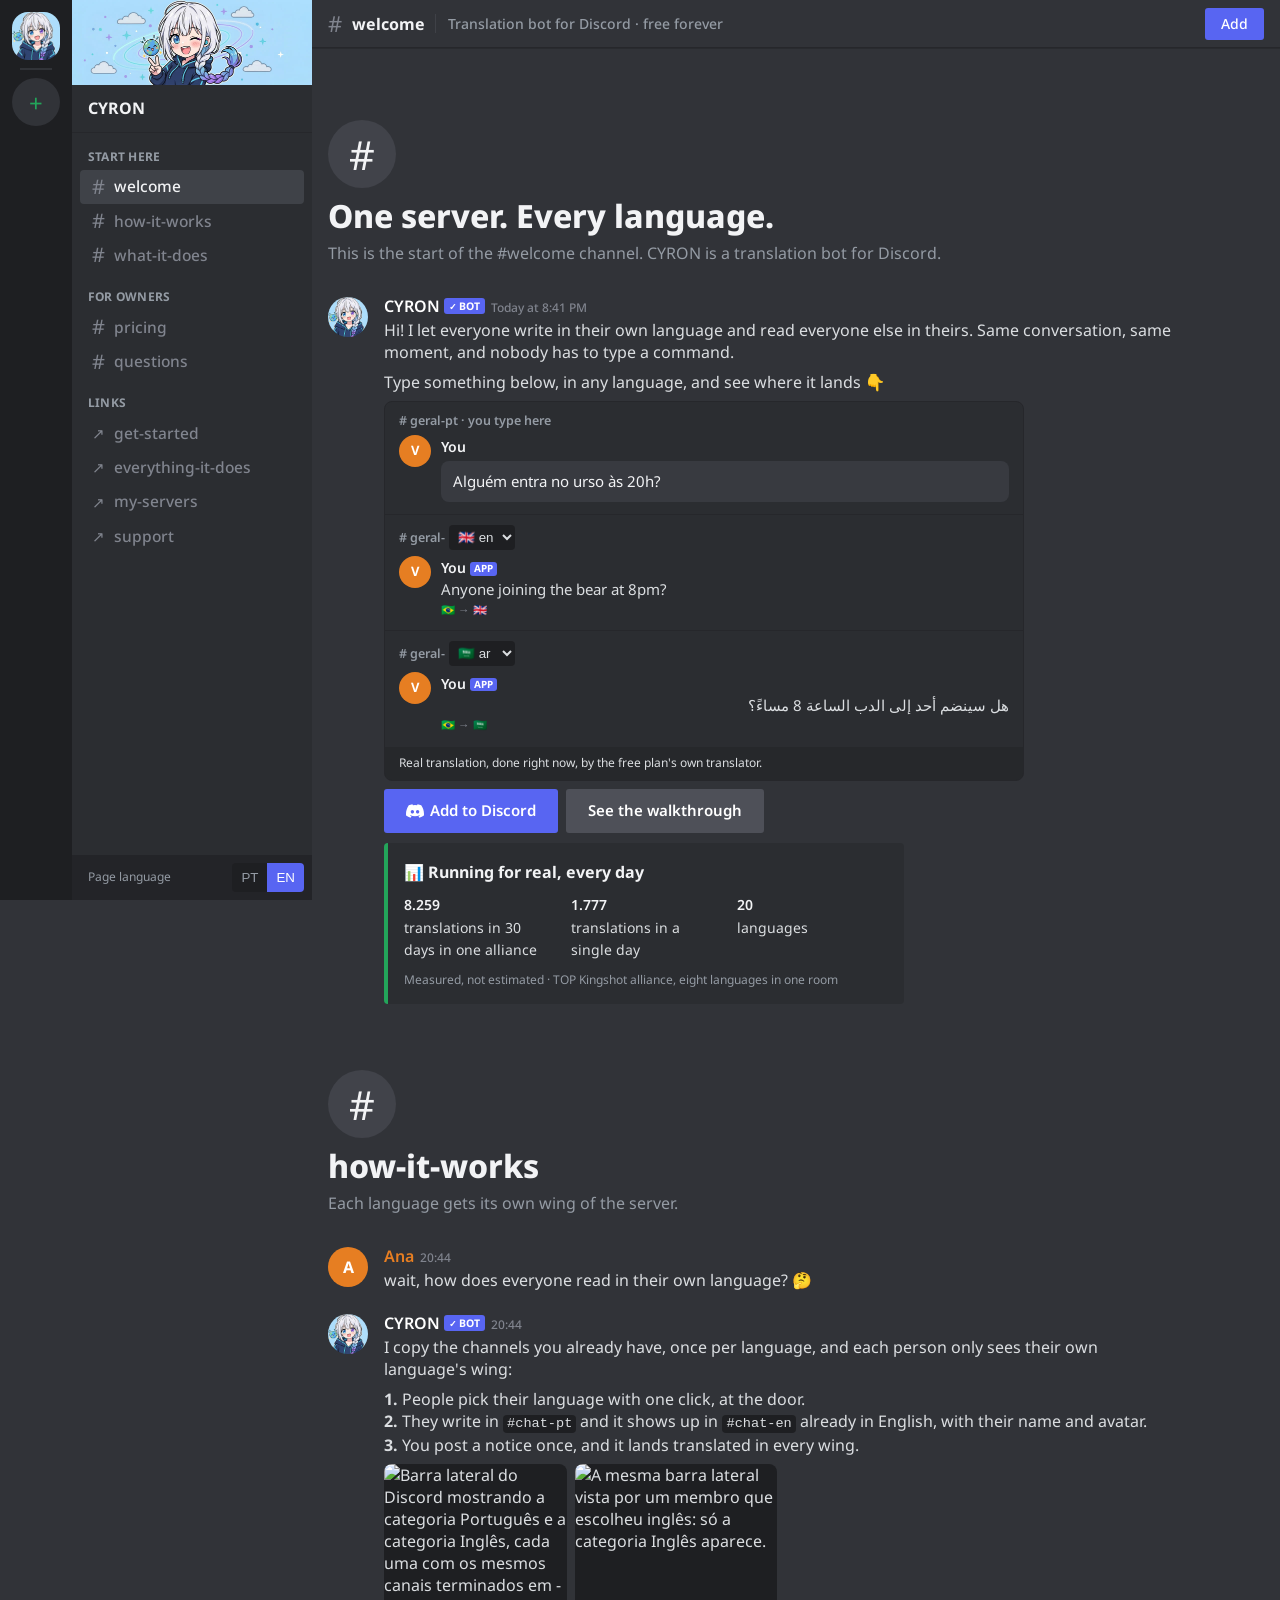
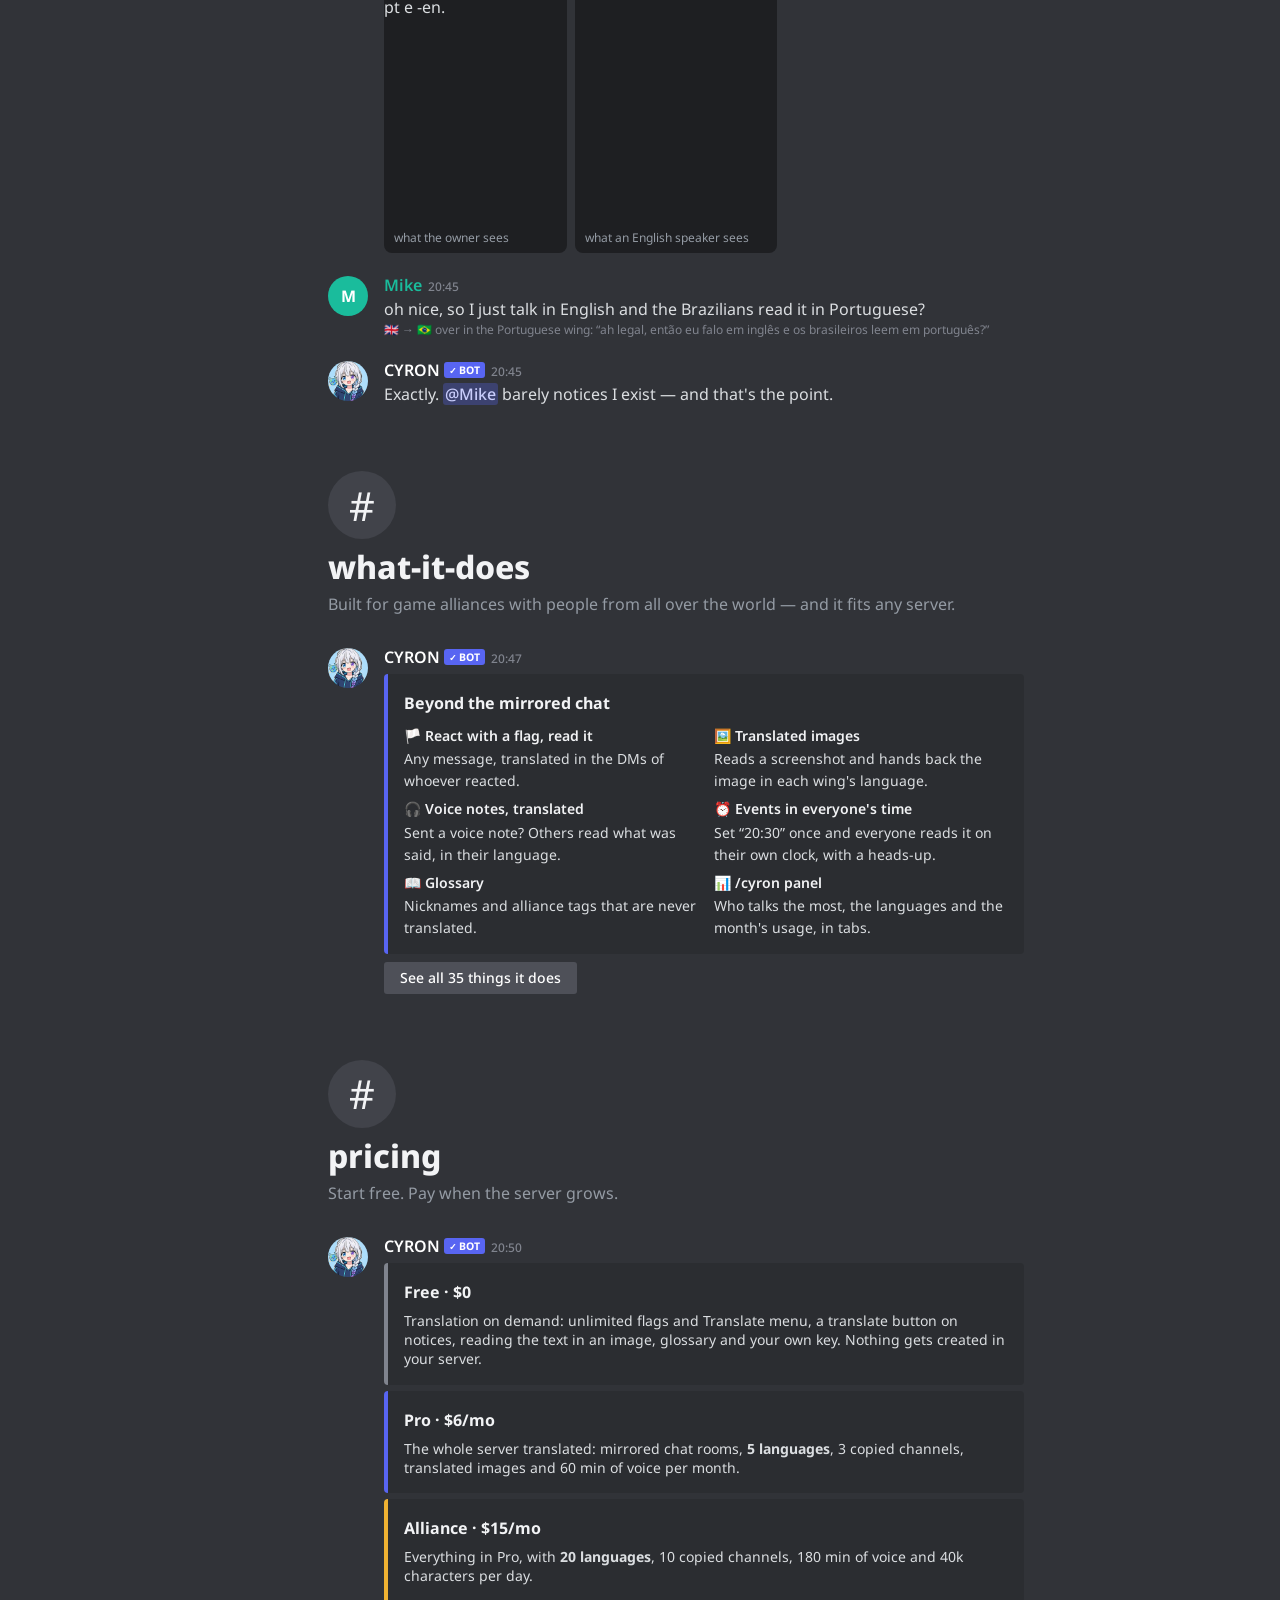
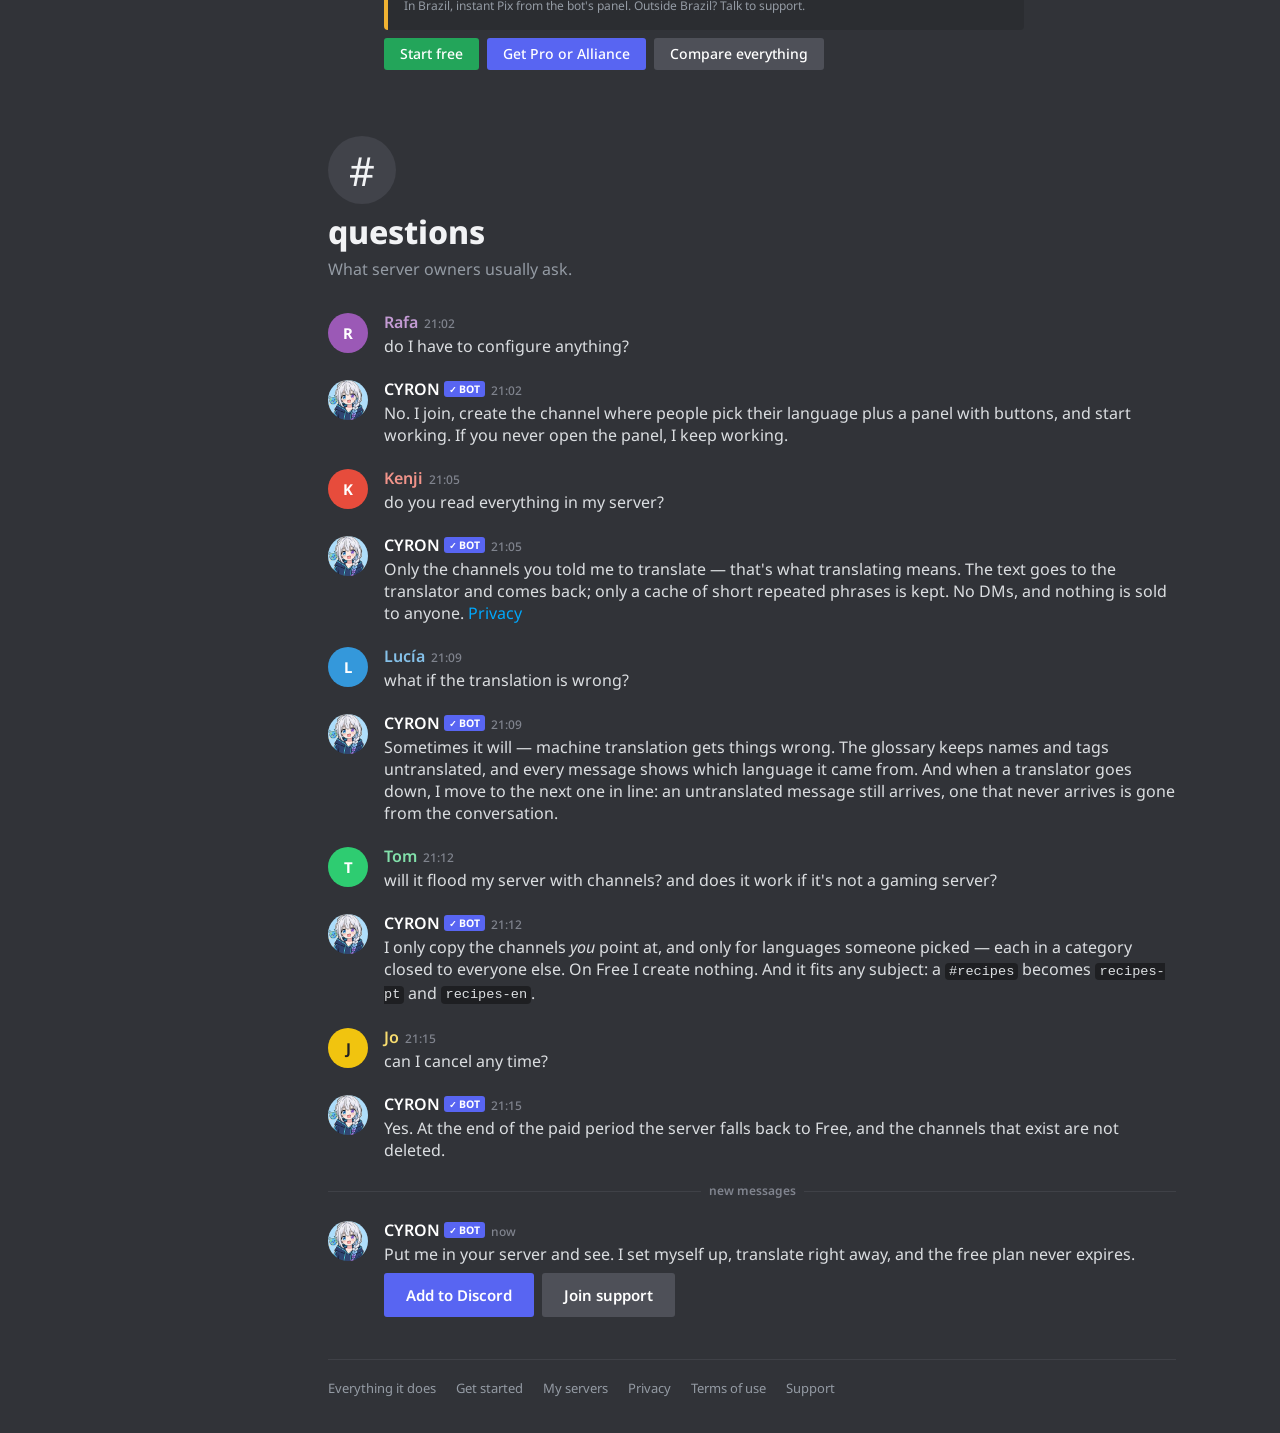
==== commit bea1fcc1: "Site: menu ☰ no celular e os servidores de quem entrou na barra - No celular, a faixa de canais dá l" ====
--- a/cyron/index.html
+++ b/cyron/index.html
@@ -183,12 +183,10 @@
 /* ---------- telefone: o Discord do celular ---------- */
 @media (max-width:900px){
   .app{grid-template-columns:minmax(0,1fr)}
-  .servidores,.lateral{display:none}
   .topo-canal{padding:0 12px}
   .topo-canal .tema{display:none}
   .topo-canal .idioma{display:flex; margin-left:auto}
   .topo-canal .bt{margin-left:8px}
-  .faixa-canais{display:flex !important}
   .campos{grid-template-columns:1fr 1fr}
   .anexos figure{max-width:calc(50% - 4px)}
   .anexos img{height:260px}
@@ -197,6 +195,27 @@
   .inicio-canal h1,.inicio-canal h2{font-size:26px}
   .msg{padding:2px 12px; gap:0 12px}
 }
+/* O menu ☰ do celular: abre a mesma barra de servidores e a mesma lateral
+   de canais do computador, por cima da conversa -- como o Discord do
+   celular faz ao arrastar da esquerda. */
+.menu-bt{display:none; background:none; border:0; color:var(--texto); font-size:22px; line-height:1; padding:6px 8px 6px 0; cursor:pointer}
+.veu{display:none}
+/* Os servidores de quem já entrou em "meus-servidores": ficam na barra da
+   esquerda, como no Discord, e levam ao painel. */
+.servidores .meu{overflow:hidden; background:var(--fundo); color:var(--texto); font-size:14px}
+.servidores .meu img{width:48px; height:48px; display:block}
+.voce .quem{display:flex; align-items:center; gap:6px; min-width:0; color:var(--texto); font-size:13px; font-weight:600}
+.voce .quem img{width:24px; height:24px; border-radius:50%}
+.voce .quem span{overflow:hidden; text-overflow:ellipsis; white-space:nowrap}
+@media (max-width:900px){
+  .menu-bt{display:block}
+  .servidores,.lateral{display:flex; position:fixed; top:0; height:100%; z-index:41; transition:transform .2s ease}
+  .servidores{left:0; width:72px; transform:translateX(-100%); overflow-y:auto}
+  .lateral{left:72px; width:min(280px, calc(100vw - 72px)); transform:translateX(calc(-100% - 72px))}
+  .gaveta .servidores,.gaveta .lateral{transform:none}
+  .gaveta .veu{display:block; position:fixed; inset:0; background:rgba(0,0,0,.55); z-index:40}
+  .gaveta{overflow:hidden}
+}
 .faixa-canais{display:none; position:sticky; top:48px; z-index:19; background:var(--lateral); gap:4px; padding:6px 10px; overflow-x:auto; scrollbar-width:none; border-bottom:1px solid var(--linha)}
 .faixa-canais::-webkit-scrollbar{display:none}
 .faixa-canais a{flex:0 0 auto; color:var(--fraco); font-size:13.5px; font-weight:500; padding:5px 10px; border-radius:4px; background:var(--fundo)}
@@ -211,17 +230,19 @@
 <body>
 
 <div class="app">
+<div class="veu" hidden></div>
 
 <nav class="servidores" aria-label="Servidores">
   <a class="eu" href="./" title="CYRON"><img src="./img/cyron.png" alt="CYRON" width="48" height="48"></a>
   <hr>
+  <div id="meus" hidden></div>
   <a class="outro convite" href="#" title="Adicionar ao Discord / Add to Discord">+</a>
 </nav>
 
 <aside class="lateral">
   <img class="banner" src="./img/banner.jpg" alt="" width="240" height="85">
   <header>CYRON</header>
-  <nav class="canais" aria-label="Canais / Channels">
+  <nav class="canais" id="canais" aria-label="Canais / Channels">
     <div class="categoria"><span data-pt>Comece aqui</span><span data-en>Start here</span></div>
     <a class="canal ativo" href="#boas-vindas"><span data-pt>boas-vindas</span><span data-en>welcome</span></a>
     <a class="canal" href="#funciona"><span data-pt>como-funciona</span><span data-en>how-it-works</span></a>
@@ -236,7 +257,8 @@
     <a class="canal fora" href="https://discord.gg/yDwePceB38" rel="noopener"><span data-pt>suporte</span><span data-en>support</span></a>
   </nav>
   <div class="voce">
-    <small><span data-pt>Idioma da página</span><span data-en>Page language</span></small>
+    <a class="quem" id="quem" href="./painel.html" hidden></a>
+    <small id="rotulo-idioma"><span data-pt>Idioma da página</span><span data-en>Page language</span></small>
     <div class="idioma" role="group" aria-label="Idioma / Language">
       <button type="button" data-troca="pt" aria-pressed="true">PT</button>
       <button type="button" data-troca="en" aria-pressed="false">EN</button>
@@ -246,6 +268,7 @@
 
 <main class="conversa">
   <div class="topo-canal">
+    <button type="button" class="menu-bt" aria-label="Menu" aria-expanded="false" aria-controls="canais">☰</button>
     <span class="hash">#</span><span id="canal-atual"><span data-pt>boas-vindas</span><span data-en>welcome</span></span>
     <span class="tema"><span data-pt>Bot de tradução para Discord · grátis para sempre</span><span data-en>Translation bot for Discord · free forever</span></span>
     <div class="idioma" role="group" aria-label="Idioma / Language">
@@ -586,6 +609,54 @@
 
 [].forEach.call(document.querySelectorAll(".convite"), function (a) { a.href = CONVITE; });
 
+/* ---- o menu ☰ do celular ---- */
+var botaoMenu = document.querySelector(".menu-bt");
+var veu = document.querySelector(".veu");
+function gaveta(aberta) {
+  document.body.classList.toggle("gaveta", aberta);
+  veu.hidden = !aberta;
+  botaoMenu.setAttribute("aria-expanded", String(aberta));
+}
+botaoMenu.addEventListener("click", function () { gaveta(!document.body.classList.contains("gaveta")); });
+veu.addEventListener("click", function () { gaveta(false); });
+document.addEventListener("keydown", function (e) { if (e.key === "Escape") gaveta(false); });
+/* Tocou num canal, foi para ele: a gaveta sai da frente sozinha. */
+[].forEach.call(document.querySelectorAll(".lateral a, .servidores a"), function (a) {
+  a.addEventListener("click", function () { gaveta(false); });
+});
+
+/* ---- os servidores de quem já entrou ----
+
+   O painel ("meus-servidores") guarda neste navegador o nome, o avatar e os
+   servidores com a CYRON de quem fez login, e só isso: nada sai daqui, e
+   nenhum token fica guardado. Com isso a barra da esquerda mostra os
+   servidores da pessoa, como no Discord. Depois de 30 dias, some. */
+(function () {
+  var conta = null;
+  try { conta = JSON.parse(localStorage.getItem("cyron-conta") || "null"); } catch (e) { /* modo privado */ }
+  if (!conta || !conta.quando || Date.now() - conta.quando > 30 * 864e5) return;
+  var esc = function (t) { return String(t || "").replace(/[&<>"']/g, function (c) { return "&#" + c.charCodeAt(0) + ";"; }); };
+  var meus = (conta.servidores || []).filter(function (s) { return s.instalado; }).slice(0, 12);
+  if (meus.length) {
+    var caixa = document.getElementById("meus");
+    caixa.innerHTML = meus.map(function (s) {
+      var inicial = esc(String(s.nome || "?").trim().slice(0, 2));
+      return '<a class="meu" href="./painel.html" title="' + esc(s.nome) + '">' +
+        (/^https:\/\/cdn\.discordapp\.com\//.test(s.icone || "") ? '<img src="' + esc(s.icone) + '" alt="' + esc(s.nome) + '" width="48" height="48">' : inicial) +
+        "</a>";
+    }).join("") + "<hr>";
+    caixa.hidden = false;
+    caixa.style.display = "contents";
+  }
+  if (conta.nome) {
+    var quem = document.getElementById("quem");
+    quem.innerHTML = (/^https:\/\/cdn\.discordapp\.com\//.test(conta.avatar || "") ? '<img src="' + esc(conta.avatar) + '" alt="">' : "") +
+      "<span>" + esc(conta.nome) + "</span>";
+    quem.hidden = false;
+    document.getElementById("rotulo-idioma").hidden = true;
+  }
+})();
+
 /* A troca de idioma é CSS, não reescrita de texto: os dois idiomas já estão na
    página, o buscador vê os dois, e a troca é instantânea. */
 function idioma(qual) {
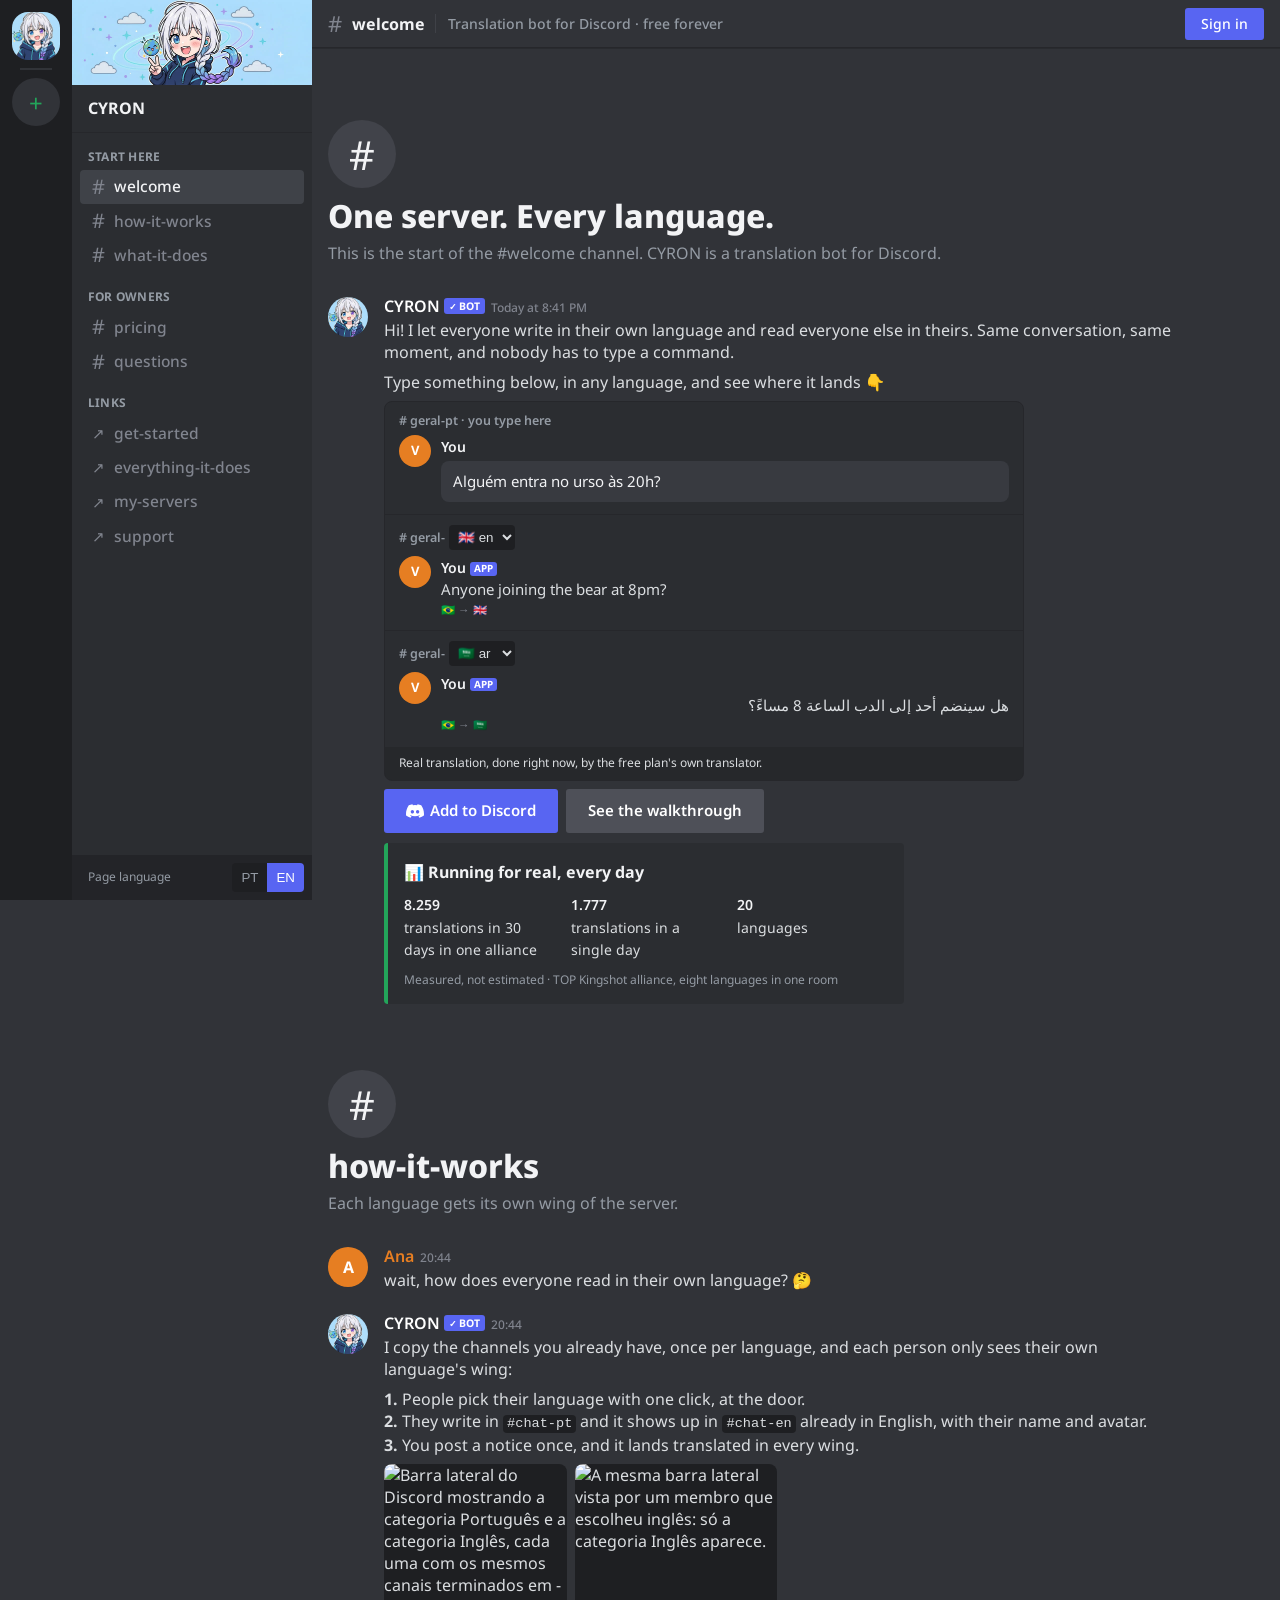
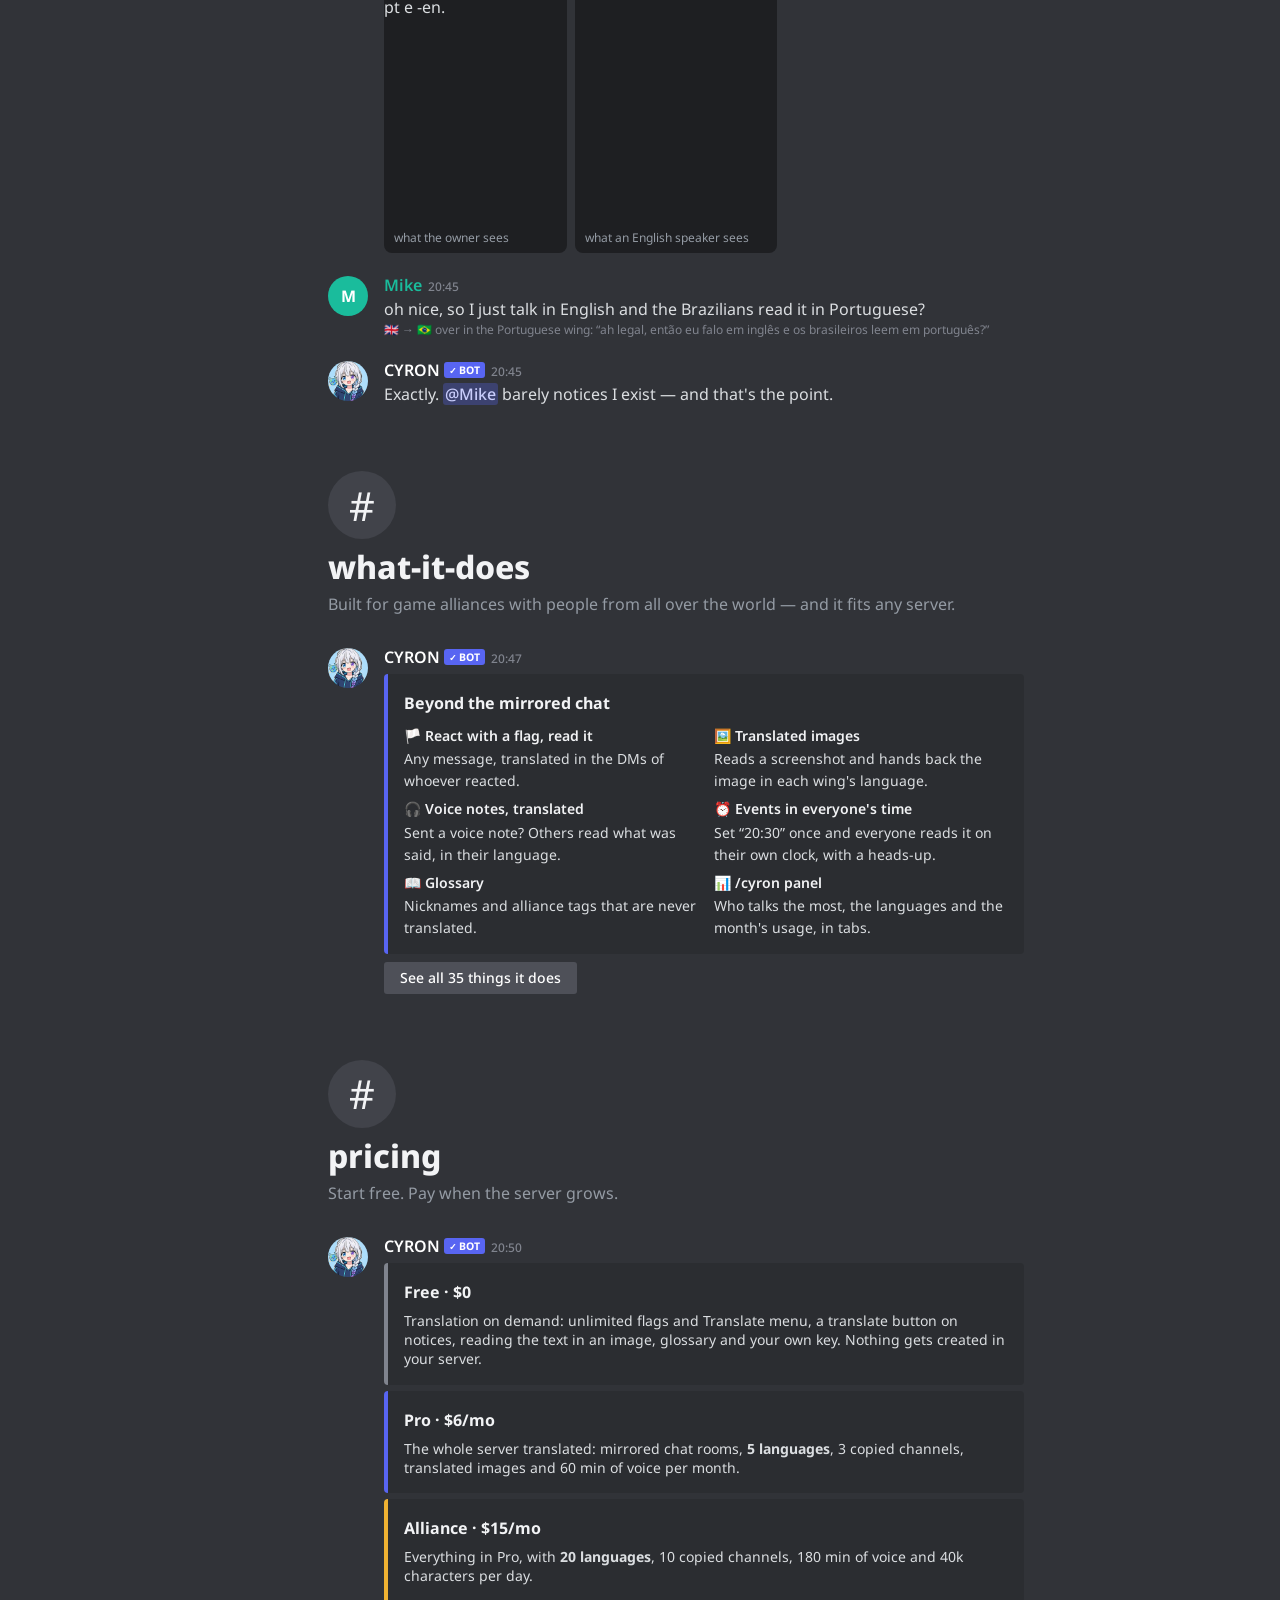
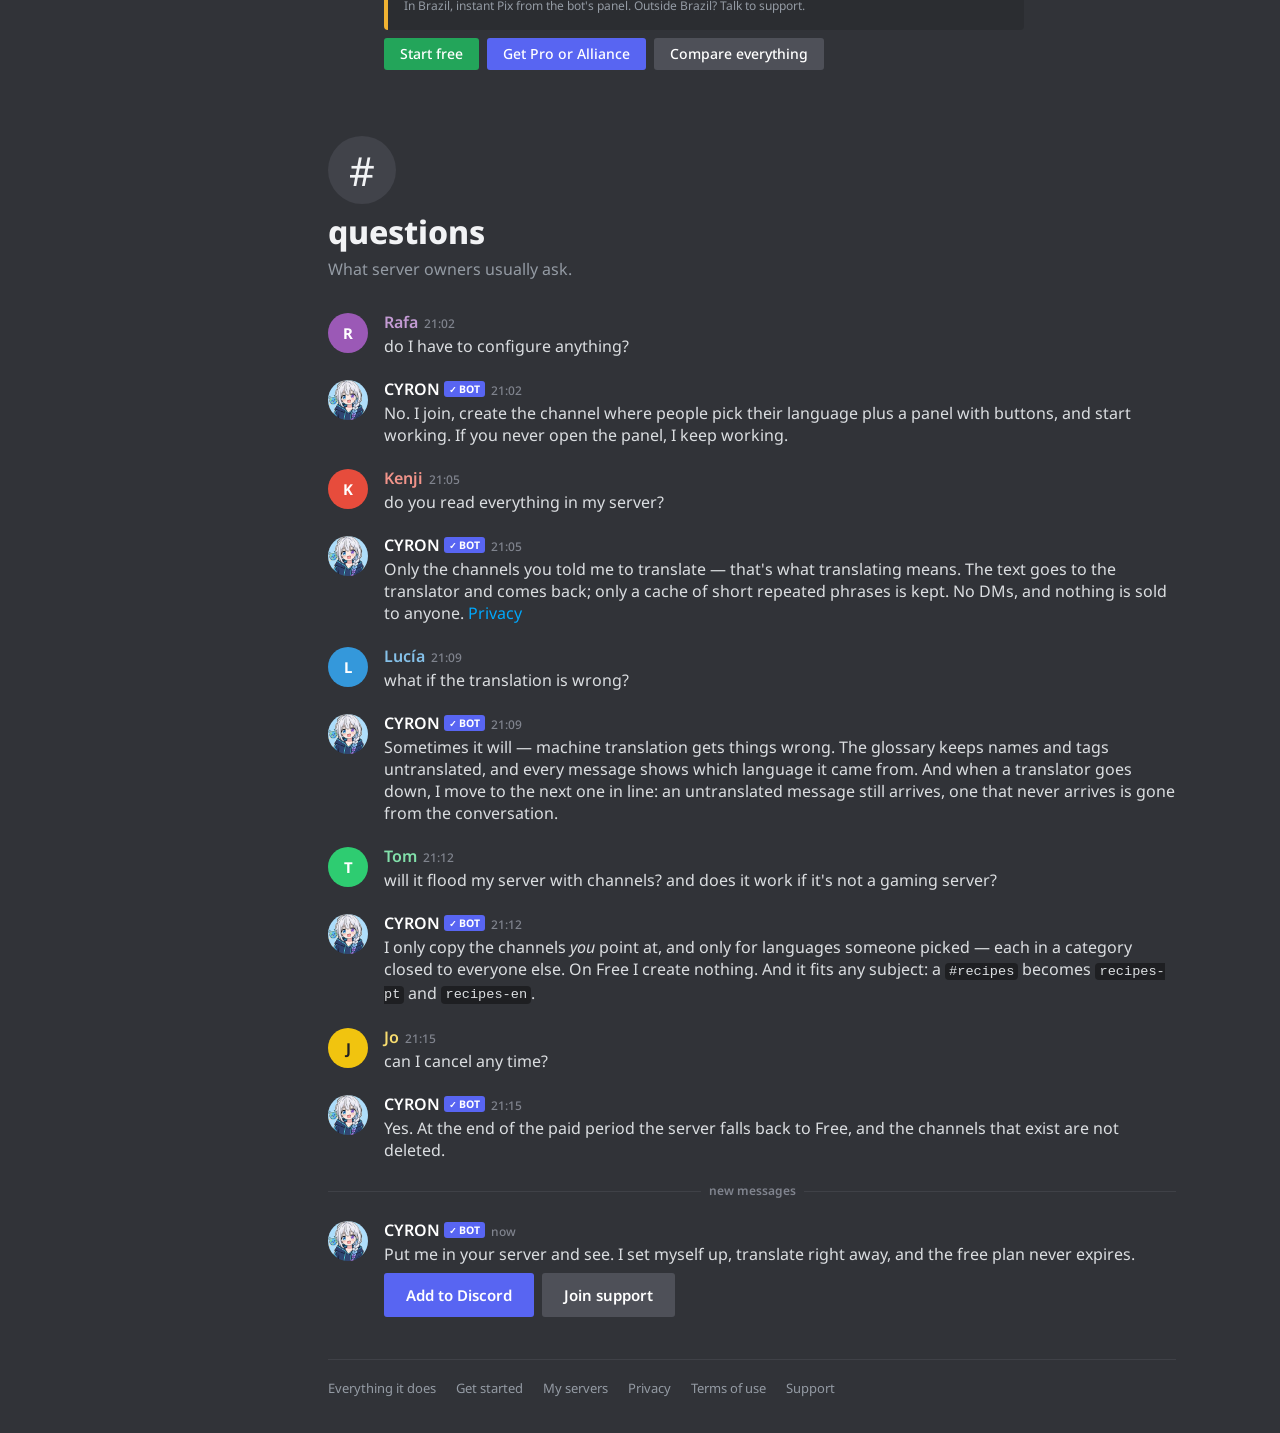
==== commit 9ce1544d: "Site: o botão do topo vira "Entrar" O topo tinha "Adicionar", que já existe no + da barra e nos botõ" ====
--- a/cyron/index.html
+++ b/cyron/index.html
@@ -85,6 +85,8 @@
 .topo-canal .hash{color:var(--fraquinho); font-size:22px; font-weight:400}
 .topo-canal .tema{color:var(--fraco); font-weight:500; font-size:14px; border-left:1px solid var(--borda); padding-left:12px; white-space:nowrap; overflow:hidden; text-overflow:ellipsis}
 .topo-canal .bt{margin-left:auto}
+#canal-atual{white-space:nowrap; overflow:hidden; text-overflow:ellipsis; min-width:0}
+.nome-conta{max-width:110px; overflow:hidden; text-overflow:ellipsis}
 .topo-canal .idioma{display:none}
 
 .mensagens{max-width:880px; padding:8px 0 40px}
@@ -275,7 +277,7 @@
       <button type="button" data-troca="pt" aria-pressed="true">PT</button>
       <button type="button" data-troca="en" aria-pressed="false">EN</button>
     </div>
-    <a class="bt bt-1 convite" href="#"><span data-pt>Adicionar</span><span data-en>Add</span></a>
+    <a class="bt bt-1" id="entrar" href="./painel.html?entrar=1"><span data-pt>Entrar</span><span data-en>Sign in</span></a>
   </div>
   <nav class="faixa-canais" aria-label="Canais / Channels">
     <a href="#funciona"># <span data-pt>como-funciona</span><span data-en>how-it-works</span></a>
@@ -649,6 +651,12 @@
     caixa.style.display = "contents";
   }
   if (conta.nome) {
+    /* Já entrou: o botão do topo vira a própria pessoa, e leva aos
+       servidores dela. */
+    var entrar = document.getElementById("entrar");
+    entrar.innerHTML = (/^https:\/\/cdn\.discordapp\.com\//.test(conta.avatar || "") ? '<img src="' + esc(conta.avatar) + '" alt="" width="20" height="20" style="border-radius:50%">' : "") +
+      '<span class="nome-conta">' + esc(conta.nome) + '</span>';
+    entrar.title = "Meus servidores / My servers";
     var quem = document.getElementById("quem");
     quem.innerHTML = (/^https:\/\/cdn\.discordapp\.com\//.test(conta.avatar || "") ? '<img src="' + esc(conta.avatar) + '" alt="">' : "") +
       "<span>" + esc(conta.nome) + "</span>";
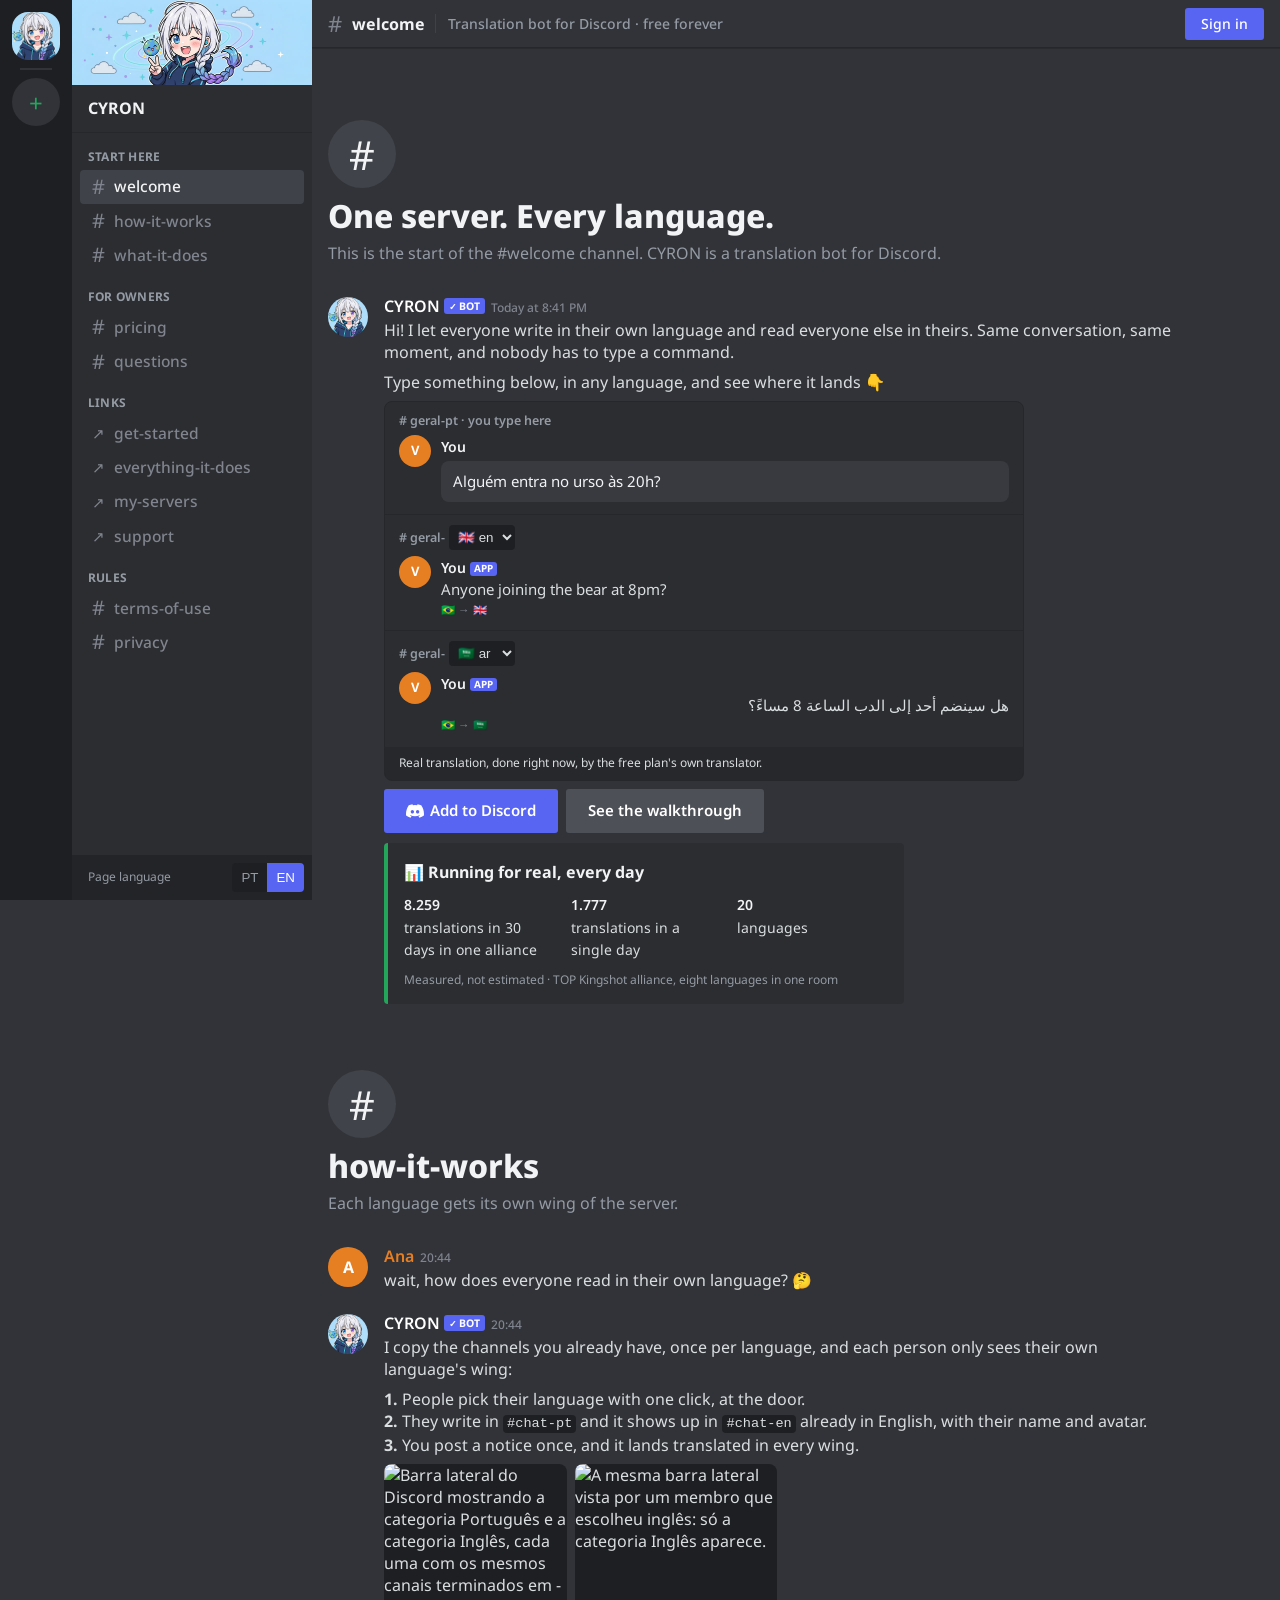
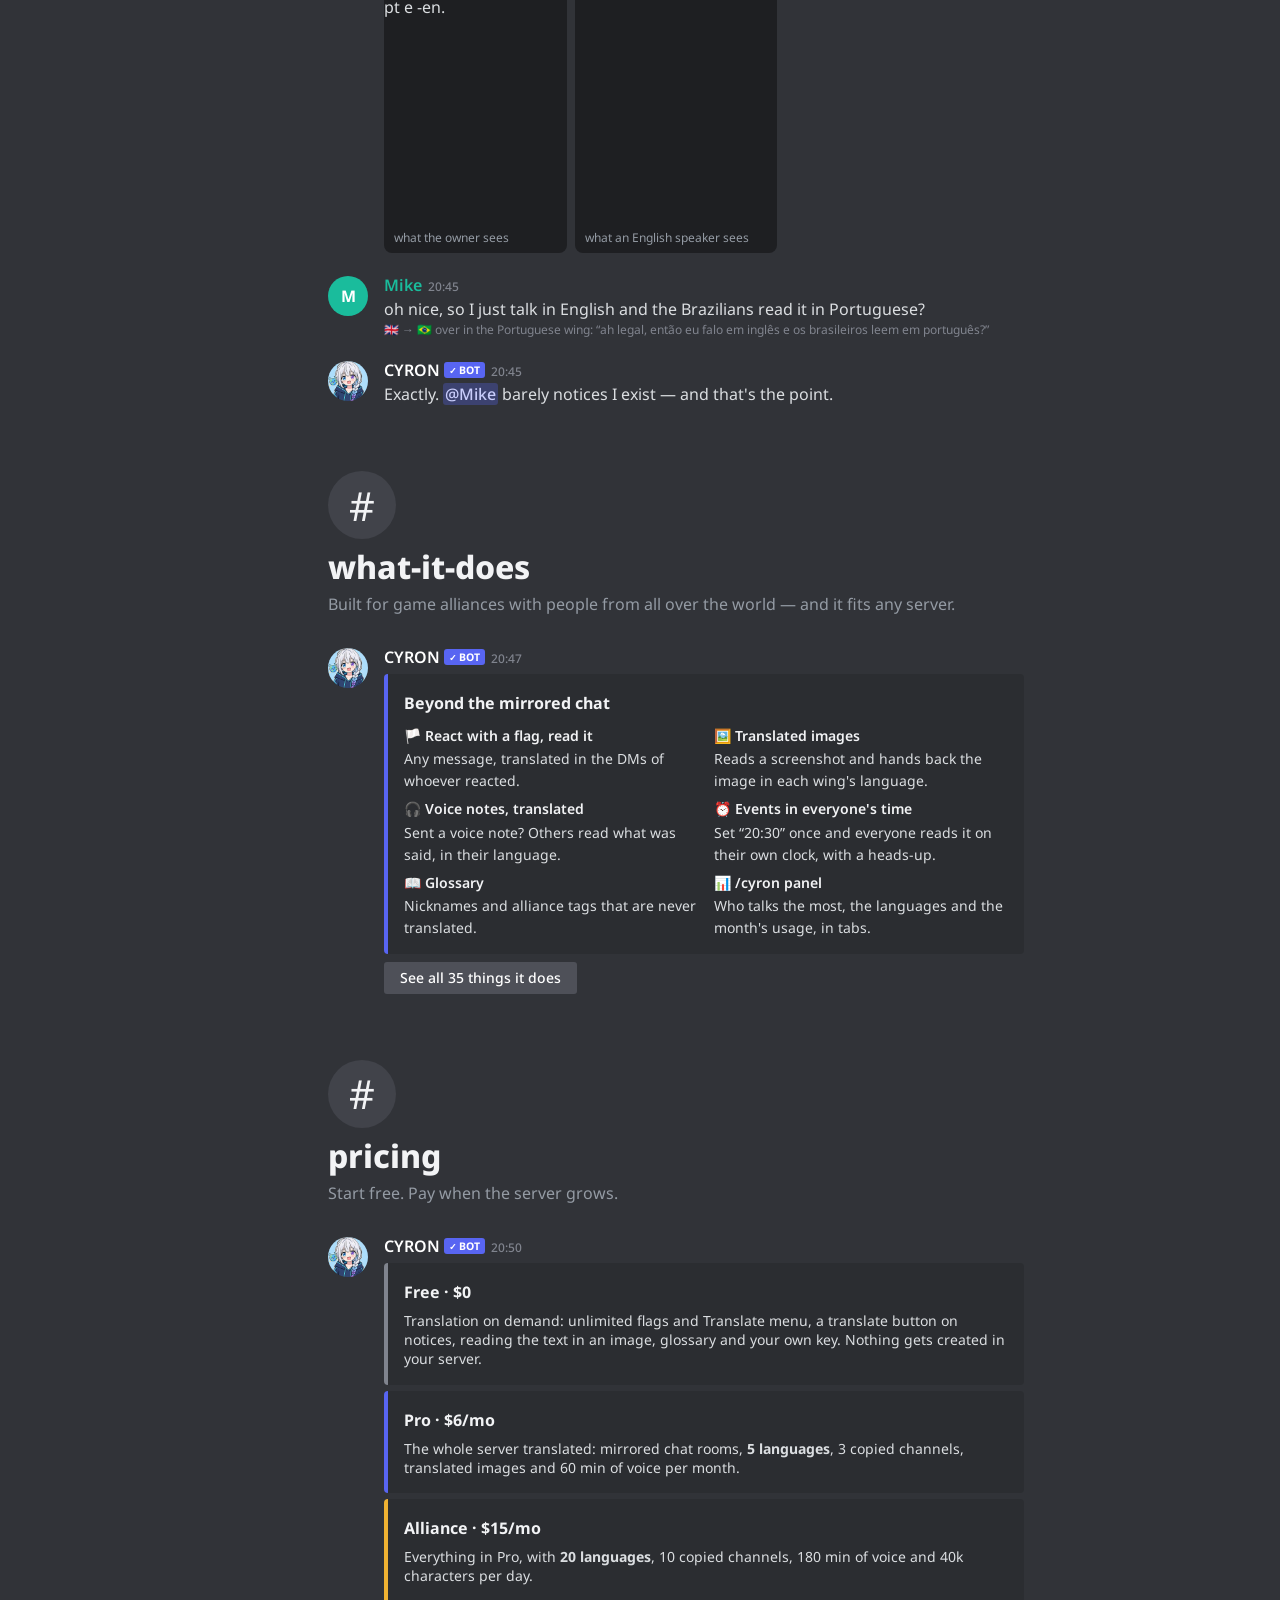
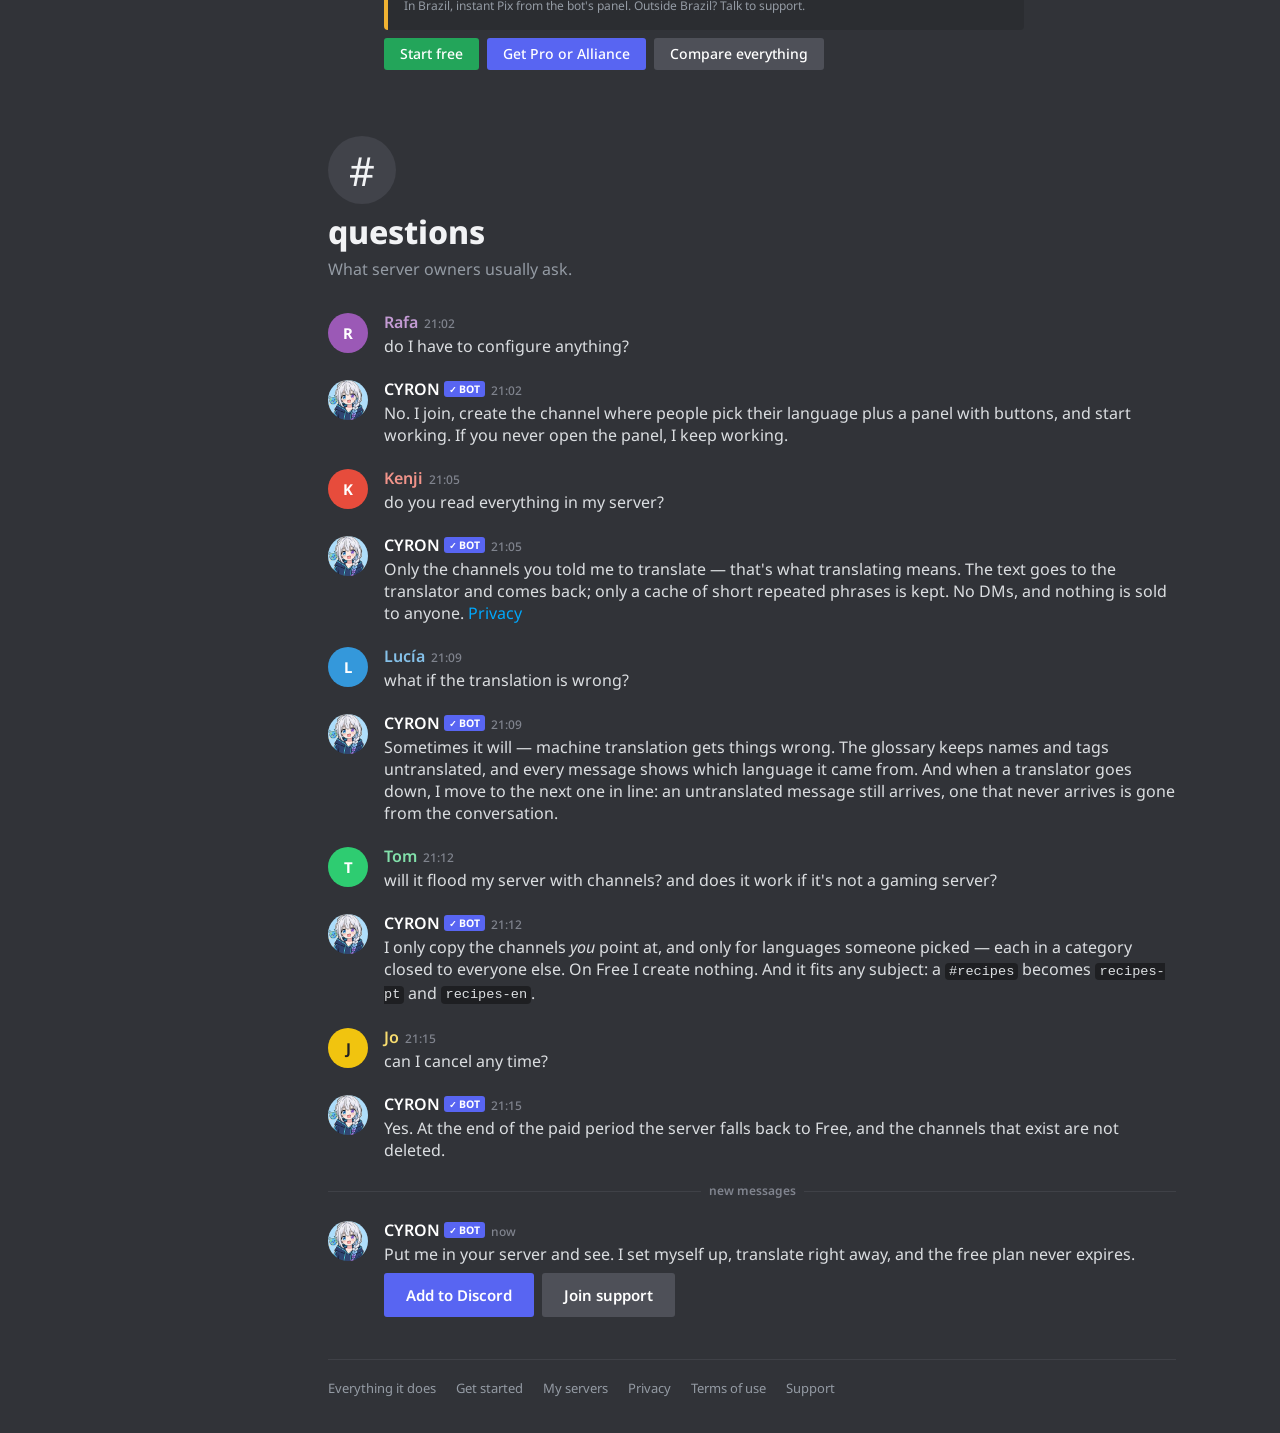
==== commit ce5017b9: "Site: as páginas de dentro ganham a mesma casca de Discord Primeiros passos, tudo que ela faz, meus " ====
--- a/cyron/index.html
+++ b/cyron/index.html
@@ -257,6 +257,9 @@
     <a class="canal fora" href="./recursos.html"><span data-pt>tudo-que-ela-faz</span><span data-en>everything-it-does</span></a>
     <a class="canal fora" href="./painel.html"><span data-pt>meus-servidores</span><span data-en>my-servers</span></a>
     <a class="canal fora" href="https://discord.gg/yDwePceB38" rel="noopener"><span data-pt>suporte</span><span data-en>support</span></a>
+    <div class="categoria"><span data-pt>Regras</span><span data-en>Rules</span></div>
+    <a class="canal" href="./termos.html"><span data-pt>termos-de-uso</span><span data-en>terms-of-use</span></a>
+    <a class="canal" href="./privacidade.html"><span data-pt>privacidade</span><span data-en>privacy</span></a>
   </nav>
   <div class="voce">
     <a class="quem" id="quem" href="./painel.html" hidden></a>
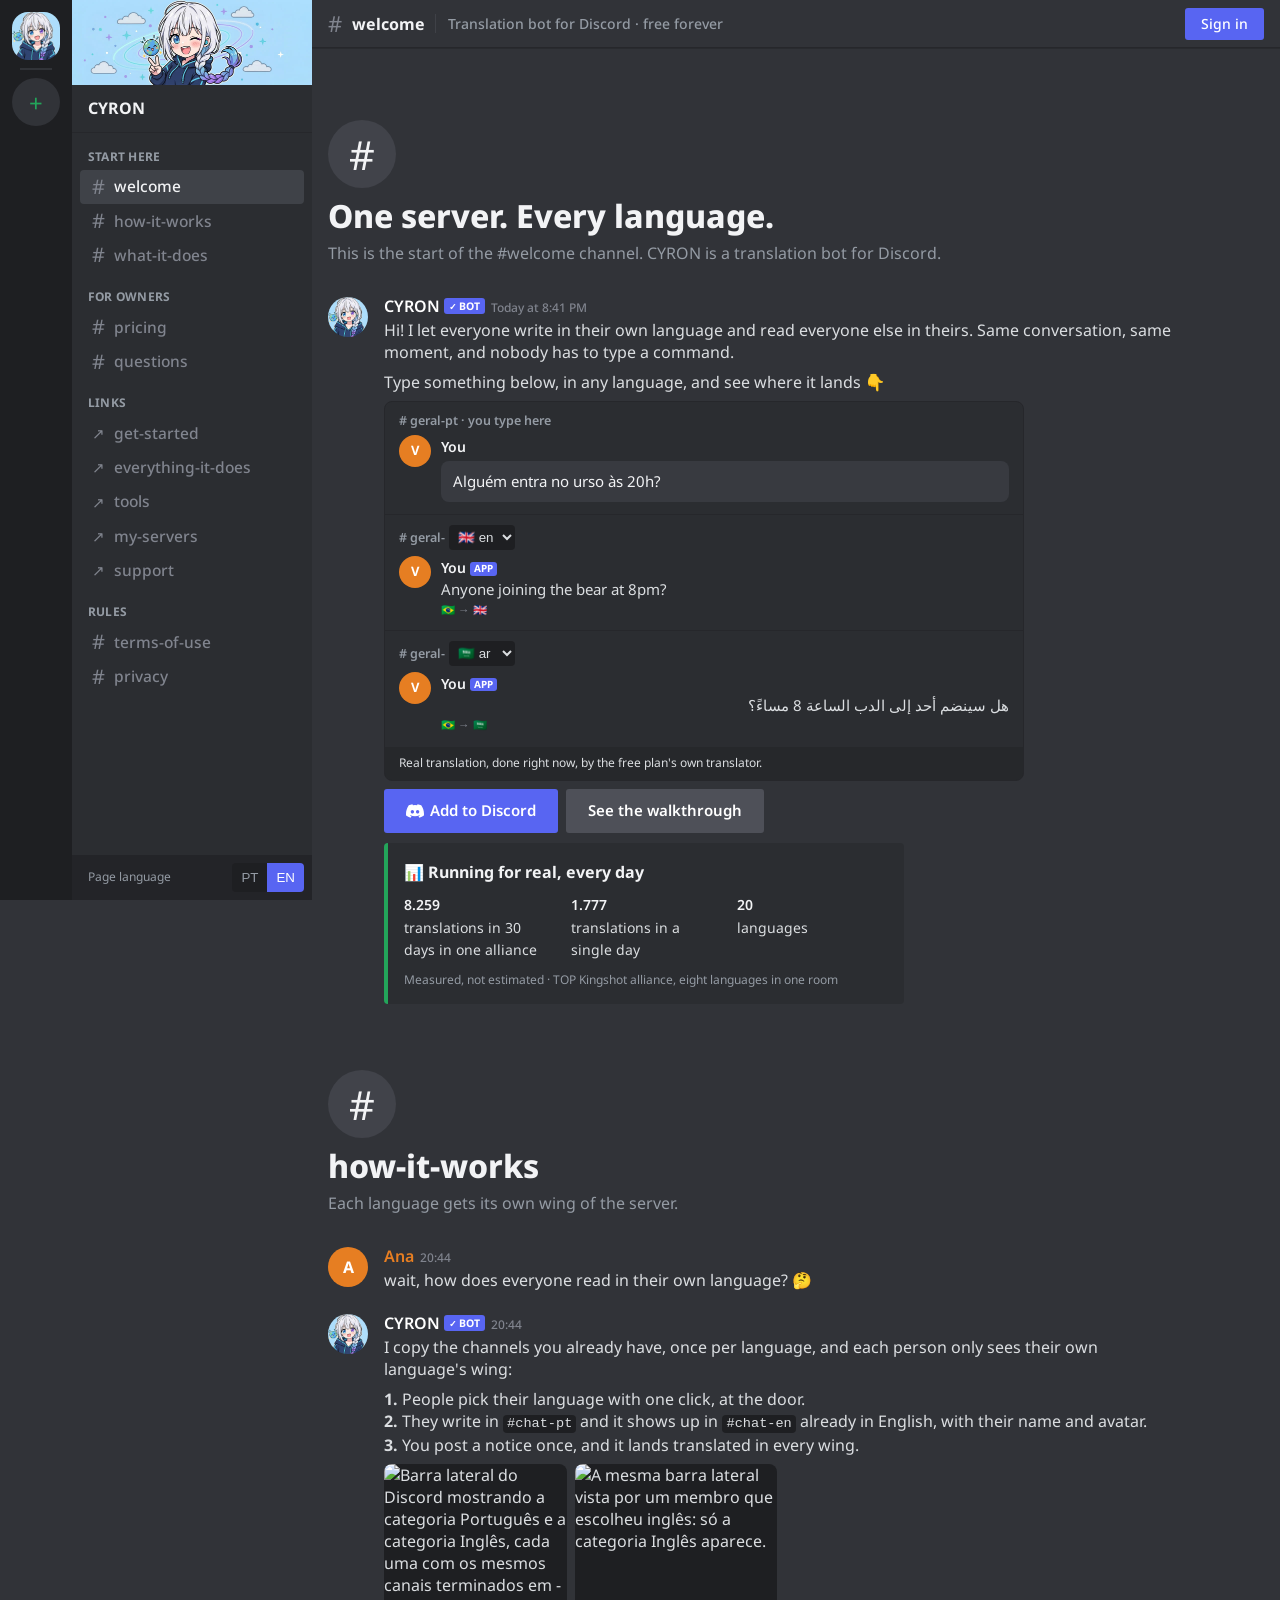
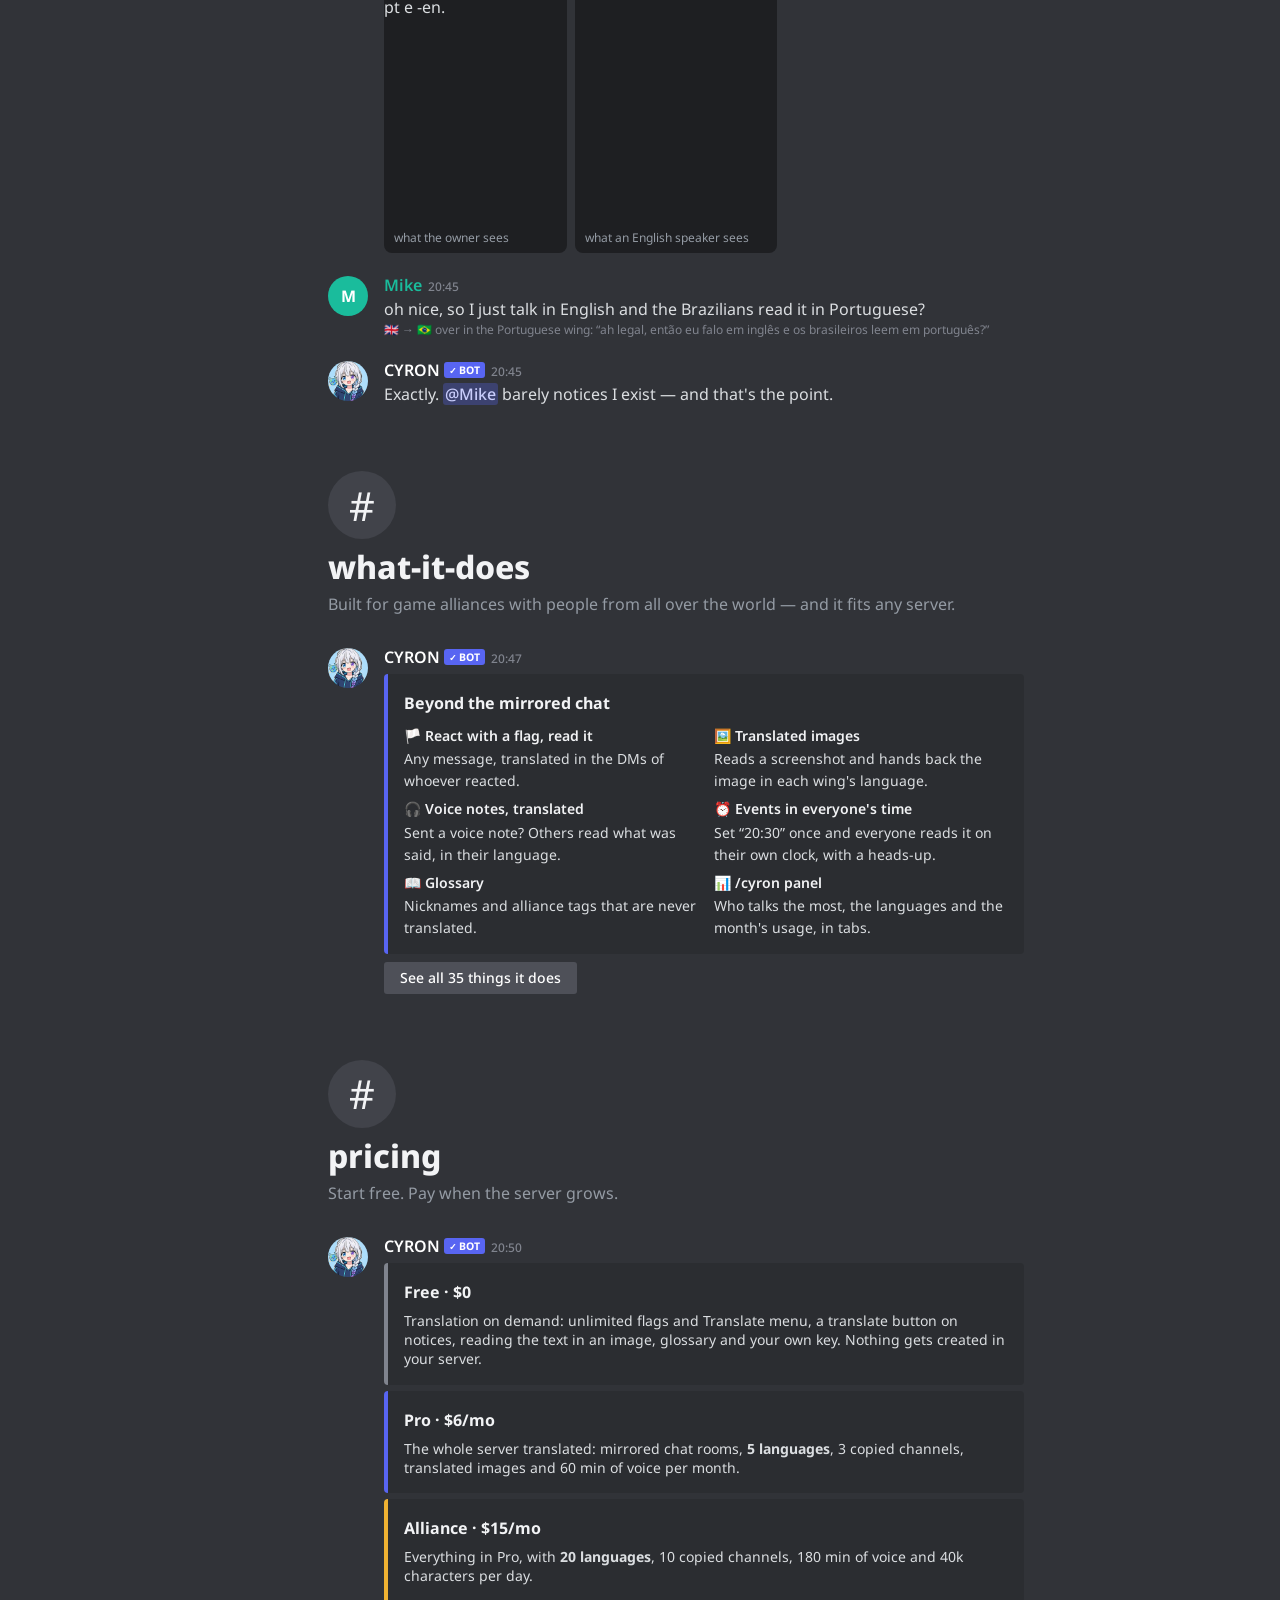
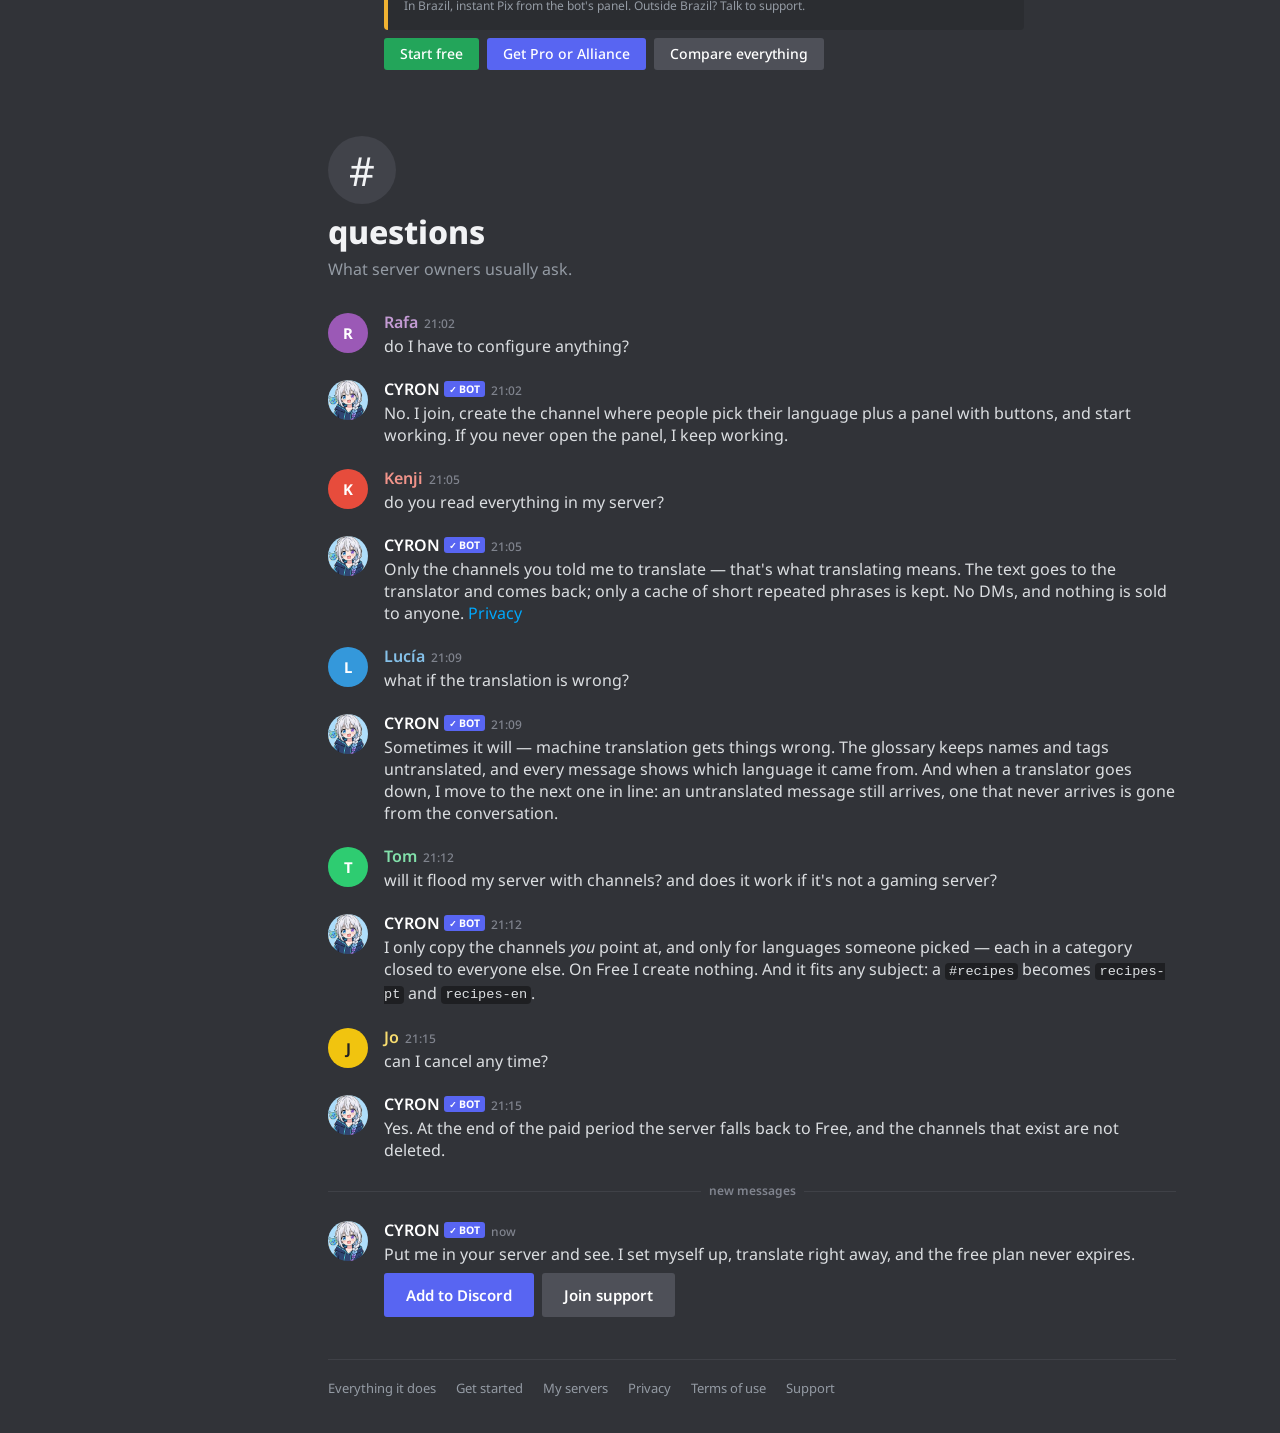
==== commit f8c3fa94: "Site: categoria própria Ferramentas, separada da tradução Co-Authored-By: Claude Opus 5.5 <noreply@a" ====
--- a/cyron/index.html
+++ b/cyron/index.html
@@ -255,6 +255,7 @@
     <div class="categoria"><span data-pt>Links</span><span data-en>Links</span></div>
     <a class="canal fora" href="./passos.html"><span data-pt>primeiros-passos</span><span data-en>get-started</span></a>
     <a class="canal fora" href="./recursos.html"><span data-pt>tudo-que-ela-faz</span><span data-en>everything-it-does</span></a>
+    <a class="canal fora" href="./recursos.html#ferramentas"><span data-pt>ferramentas</span><span data-en>tools</span></a>
     <a class="canal fora" href="./painel.html"><span data-pt>meus-servidores</span><span data-en>my-servers</span></a>
     <a class="canal fora" href="https://discord.gg/yDwePceB38" rel="noopener"><span data-pt>suporte</span><span data-en>support</span></a>
     <div class="categoria"><span data-pt>Regras</span><span data-en>Rules</span></div>
@@ -626,8 +627,10 @@
 veu.addEventListener("click", function () { gaveta(false); });
 document.addEventListener("keydown", function (e) { if (e.key === "Escape") gaveta(false); });
 /* Tocou num canal, foi para ele: a gaveta sai da frente sozinha. */
-[].forEach.call(document.querySelectorAll(".lateral a, .servidores a"), function (a) {
-  a.addEventListener("click", function () { gaveta(false); });
+/* Um ouvinte só, e não um por link: os servidores de quem entrou são
+   desenhados depois daqui e também precisam fechar a gaveta. */
+document.addEventListener("click", function (e) {
+  if (e.target.closest && e.target.closest(".lateral a, .servidores a")) gaveta(false);
 });
 
 /* ---- os servidores de quem já entrou ----
@@ -646,7 +649,7 @@
     var caixa = document.getElementById("meus");
     caixa.innerHTML = meus.map(function (s) {
       var inicial = esc(String(s.nome || "?").trim().slice(0, 2));
-      return '<a class="meu" href="./painel.html" title="' + esc(s.nome) + '">' +
+      return '<a class="meu" href="./painel.html' + (s.id ? "#g=" + esc(s.id) : "") + '" title="' + esc(s.nome) + '">' +
         (/^https:\/\/cdn\.discordapp\.com\//.test(s.icone || "") ? '<img src="' + esc(s.icone) + '" alt="' + esc(s.nome) + '" width="48" height="48">' : inicial) +
         "</a>";
     }).join("") + "<hr>";
@@ -660,6 +663,7 @@
     entrar.innerHTML = (/^https:\/\/cdn\.discordapp\.com\//.test(conta.avatar || "") ? '<img src="' + esc(conta.avatar) + '" alt="" width="20" height="20" style="border-radius:50%">' : "") +
       '<span class="nome-conta">' + esc(conta.nome) + '</span>';
     entrar.title = "Meus servidores / My servers";
+    entrar.href = "./painel.html";
     var quem = document.getElementById("quem");
     quem.innerHTML = (/^https:\/\/cdn\.discordapp\.com\//.test(conta.avatar || "") ? '<img src="' + esc(conta.avatar) + '" alt="">' : "") +
       "<span>" + esc(conta.nome) + "</span>";
